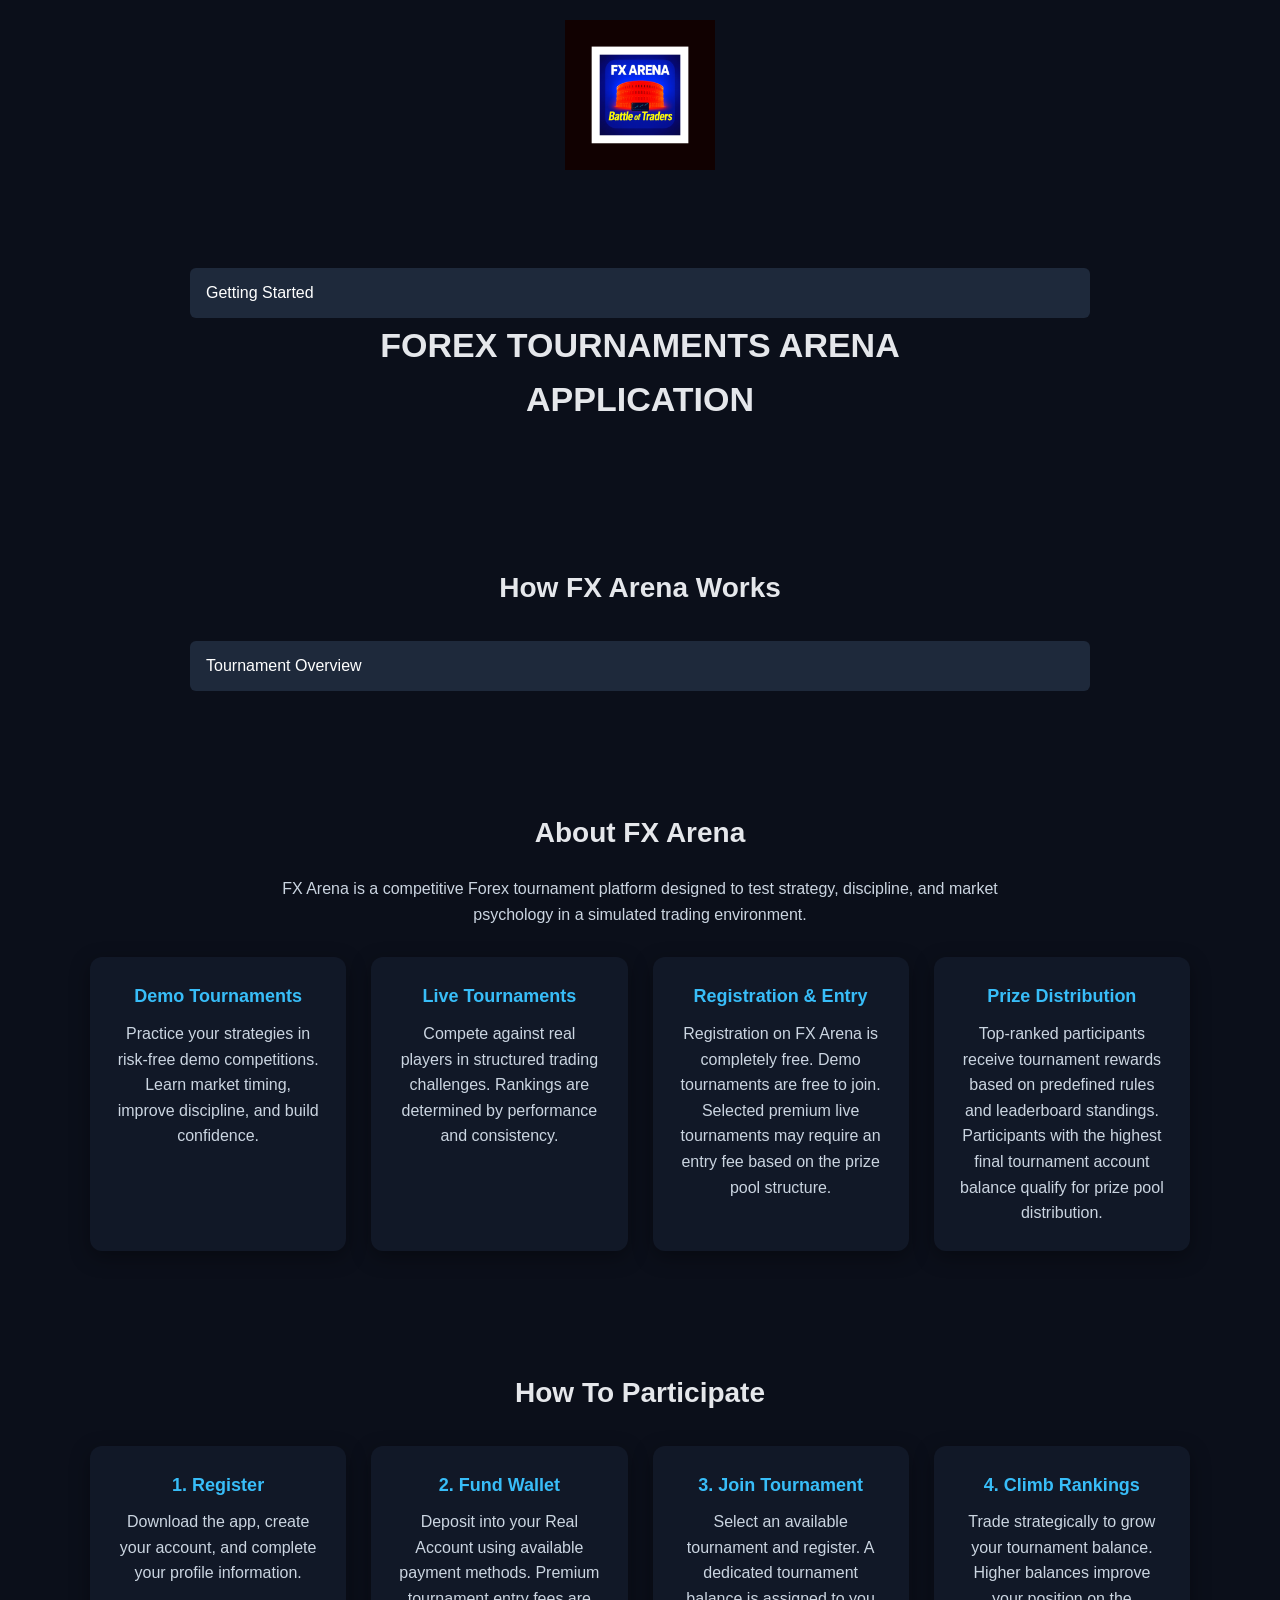
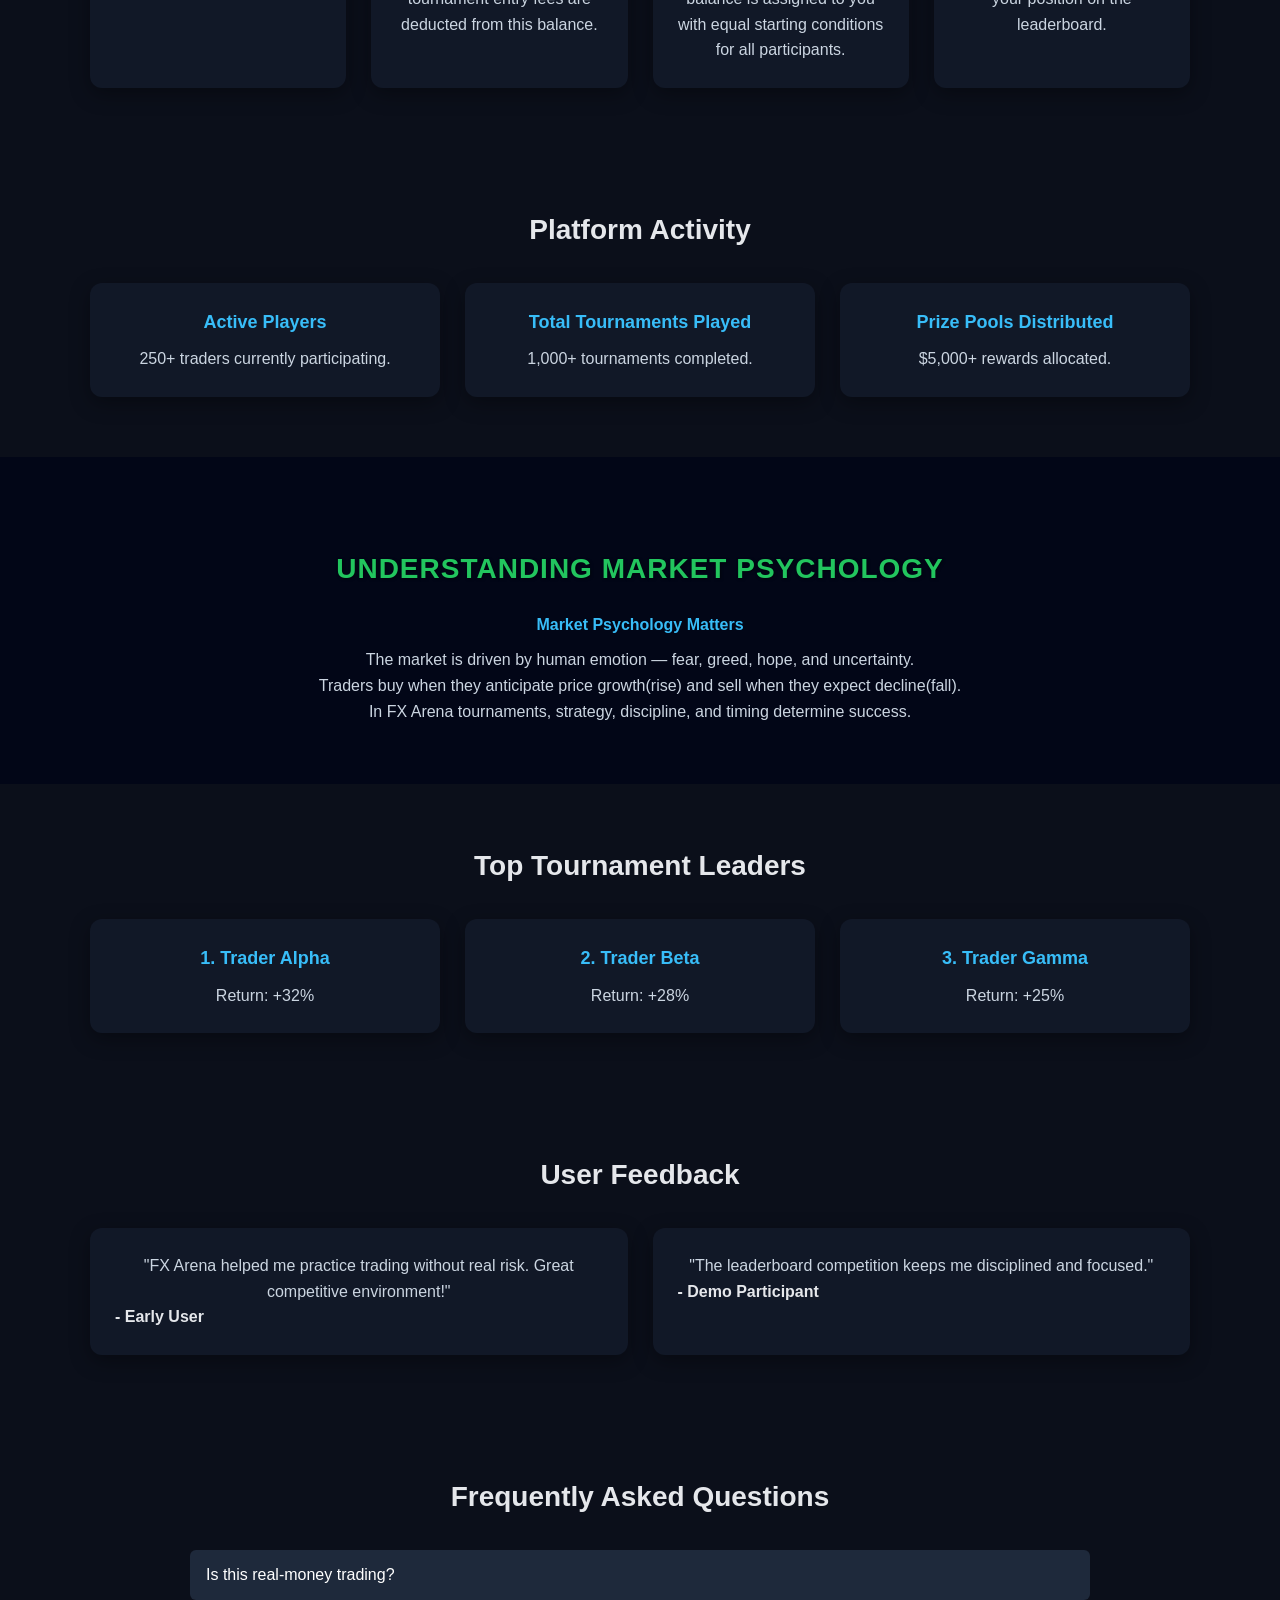
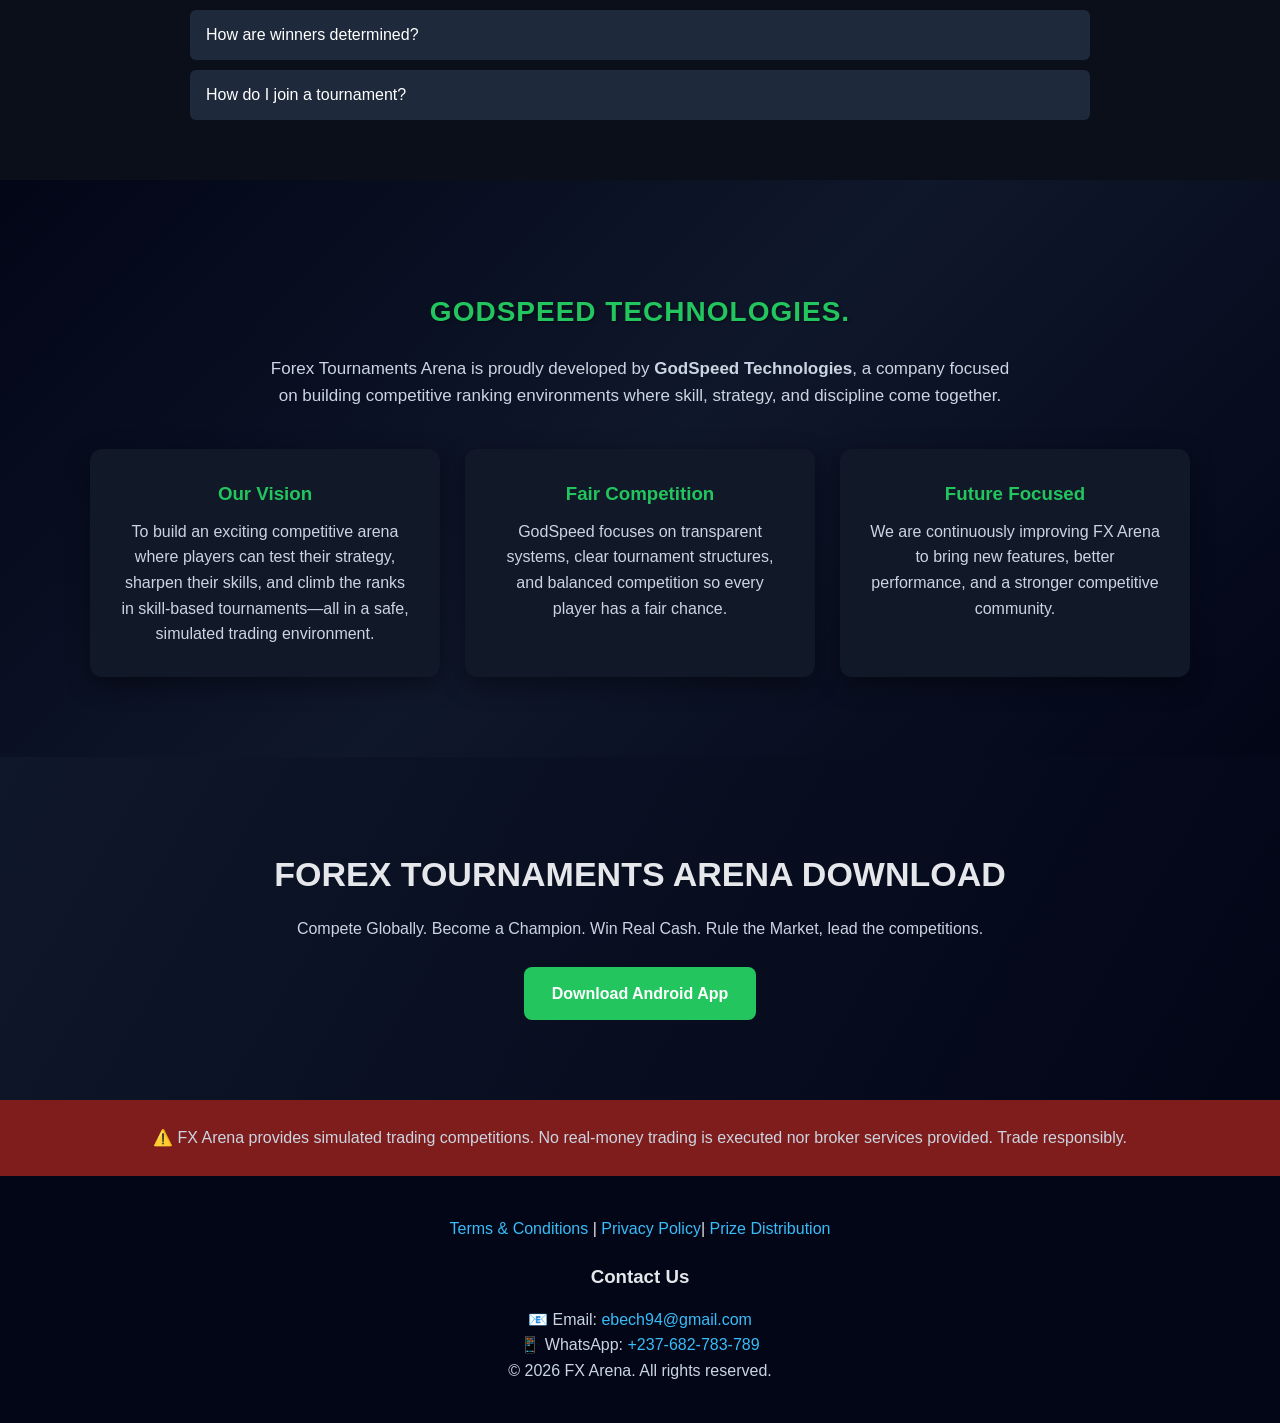
==== index.html @ 6e70ab45 "improved download button" ====
<!DOCTYPE html>
<html lang="en">
<head>
  <meta charset="UTF-8">
  <meta name="viewport" content="width=device-width, initial-scale=1.0">
  <title>Forex Trading Tournaments | FX Arena</title>
  <link rel="stylesheet" href="style.css">
</head>
<body>

  <!-- Top App Icon -->
  <div class="top-icon">
    <img src="images/icon.png" alt="FX Arena App Icon">
  </div>

<!-- Getting Started -->
<section class="features">
  <div class="accordion">
    <button class="accordion-btn">Getting Started</button>
    <div class="accordion-content">
      <p>Click Download, install the app, accept terms & conditions by thicking the box, sign up, and start practicing or participating in live tournaments. Experience trading like a pro!</p>
    </div>
    <h1>FOREX TOURNAMENTS ARENA<br>APPLICATION</h1>
  </div>
</section>

<!-- How It Works -->
<section class="features">
  <h2>How FX Arena Works</h2>
  <div class="accordion">
    <button class="accordion-btn">Tournament Overview</button>
    <div class="accordion-content">
      <p>Join live Forex tournaments with players worldwide. Practice in demo mode or compete in tournaments.
         Fun, strategic, and rewarding!</p>
      <img src="images/screenshot.png" alt="App Screenshot" class="screenshot">
    </div>
  </div>
</section>


<!-- About -->
<section class="about">
  <div class="about-container">
    <h2>About FX Arena</h2>
    <p class="mission">
      FX Arena is a competitive Forex tournament platform designed to test
      strategy, discipline, and market psychology in a simulated trading environment.
    </p>

    <div class="info-grid">

      <div class="info-card">
        <h3>Demo Tournaments</h3>
        <p>
          Practice your strategies in risk-free demo competitions.
          Learn market timing, improve discipline, and build confidence.
        </p>
      </div>

      <div class="info-card">
        <h3>Live Tournaments</h3>
        <p>
          Compete against real players in structured trading challenges.
          Rankings are determined by performance and consistency.
        </p>
      </div>

      <div class="info-card">
        <h3>Registration & Entry</h3>
        <p>
          Registration on FX Arena is completely free.
          Demo tournaments are free to join.
          Selected premium live tournaments may require an entry fee
          based on the prize pool structure.
        </p>
      </div>

      <div class="info-card">
        <h3>Prize Distribution</h3>
        <p>
          Top-ranked participants receive tournament rewards
          based on predefined rules and leaderboard standings.
          Participants with the highest final tournament account balance
          qualify for prize pool distribution.
        </p>
      </div>

    </div>
  </div>
</section>

<!-- NEW: Participation Flow -->
<section class="about">
  <div class="about-container">
    <h2>How To Participate</h2>
    <div class="info-grid">

      <div class="info-card">
        <h3>1. Register</h3>
        <p>
          Download the app, create your account, and complete your profile information.
        </p>
      </div>

      <div class="info-card">
        <h3>2. Fund Wallet</h3>
        <p>
          Deposit into your Real Account using available payment methods.
          Premium tournament entry fees are deducted from this balance.
        </p>
      </div>

      <div class="info-card">
        <h3>3. Join Tournament</h3>
        <p>
          Select an available tournament and register.
          A dedicated tournament balance is assigned to you
          with equal starting conditions for all participants.
        </p>
      </div>

      <div class="info-card">
        <h3>4. Climb Rankings</h3>
        <p>
          Trade strategically to grow your tournament balance.
          Higher balances improve your position on the leaderboard.
        </p>
      </div>

    </div>
  </div>
</section>

<!-- NEW: Live Stats -->
<section class="about">
  <div class="about-container">
    <h2>Platform Activity</h2>
    <div class="info-grid">
      <div class="info-card">
        <h3>Active Players</h3>
        <p>250+ traders currently participating.</p>
      </div>
      <div class="info-card">
        <h3>Total Tournaments Played</h3>
        <p>1,000+ tournaments completed.</p>
      </div>
      <div class="info-card">
        <h3>Prize Pools Distributed</h3>
        <p>$5,000+ rewards allocated.</p>
      </div>
    </div>
  </div>
</section>

<!-- Psychology -->
<section class="psychology">
  <div class="psychology-container">
   <h2 class="highlight-heading">Understanding Market Psychology</h2>
    <p class="highlight">Market Psychology Matters</p>
    <p>The market is driven by human emotion — fear, greed, hope, and uncertainty.</p>
    <p>Traders buy when they anticipate price growth(rise) and sell when they expect decline(fall).</p>
    <p>In FX Arena tournaments, strategy, discipline, and timing determine success.</p>
  </div>
</section>

<!-- NEW: Leaderboard Preview -->
<section class="about">
  <div class="about-container">
    <h2>Top Tournament Leaders</h2>
    <div class="info-grid">
      <div class="info-card">
        <h3>1. Trader Alpha</h3>
        <p>Return: +32%</p>
      </div>
      <div class="info-card">
        <h3>2. Trader Beta</h3>
        <p>Return: +28%</p>
      </div>
      <div class="info-card">
        <h3>3. Trader Gamma</h3>
        <p>Return: +25%</p>
      </div>
    </div>
  </div>
</section>

<!-- NEW: Testimonials -->
<section class="about">
  <div class="about-container">
    <h2>User Feedback</h2>
    <div class="info-grid">
      <div class="info-card">
        <p>"FX Arena helped me practice trading without real risk. Great competitive environment!"</p>
        <strong>- Early User</strong>
      </div>
      <div class="info-card">
        <p>"The leaderboard competition keeps me disciplined and focused."</p>
        <strong>- Demo Participant</strong>
      </div>
    </div>
  </div>
</section>

<!-- NEW: FAQ -->
<section class="features">
  <h2>Frequently Asked Questions</h2>
  <div class="accordion">
    <button class="accordion-btn">Is this real-money trading?</button>
    <div class="accordion-content">
      <p>No. FX Arena provides simulated trading competitions only.</p>
    </div>

    <button class="accordion-btn">How are winners determined?</button>
    <div class="accordion-content">
      <p>Rankings are based on trading performance and consistency during tournaments.</p>
    </div>

    <button class="accordion-btn">How do I join a tournament?</button>
    <div class="accordion-content">
      <p>Register, fund your wallet, and select an available tournament.</p>
    </div>
  </div>
</section>

<!-- The company -->
<section class="godspeed-section">

<div class="godspeed-container">

<h2 class="highlight-heading"> GodSpeed Technologies.</h2>

<p class="godspeed-intro">
Forex Tournaments Arena is proudly developed by <strong>GodSpeed Technologies</strong>, a company focused on
 building competitive ranking environments where skill, strategy, and discipline come together.
</p>

<div class="godspeed-grid">

<div class="godspeed-card">
<h3>Our Vision</h3>
<p>
To build an exciting competitive arena where players can test their strategy, sharpen their skills, 
and climb the ranks in skill-based tournaments—all in a safe, simulated trading environment.
</p>
</div>

<div class="godspeed-card">
<h3>Fair Competition</h3>
<p>
GodSpeed focuses on transparent systems, clear tournament structures, and balanced competition so every player has a fair chance.
</p>
</div>

<div class="godspeed-card">
<h3>Future Focused</h3>
<p>
We are continuously improving FX Arena to bring new features, better performance, and a stronger competitive community.
</p>
</div>

</div>

</div>
</section>

<!-- Download Section -->
<section class="hero">
  <!-- Referral message -->
  <div id="ref-message" style="text-align:center; font-weight:bold; margin-bottom:10px;"></div>

  <!-- Heading -->
  <h1>FOREX TOURNAMENTS ARENA DOWNLOAD</h1>

  <!-- Description -->
  <p>Compete Globally. Become a Champion. Win Real Cash. Rule the Market, lead the competitions.</p>

  <!-- Download button -->
<a id="download-btn" href="/app-release.apk" download="FX-Arena.apk" class="btn">
Download Android App
</a>

  <!-- Referral script -->
  <script>
    (function() {
      const params = new URLSearchParams(window.location.search);
      const ref = params.get('ref');
      if (ref) localStorage.setItem('inviteRef', ref);

      const storedRef = localStorage.getItem('inviteRef');
      if (storedRef) {
        // Show referral message
        const refDiv = document.getElementById('ref-message');
        if (refDiv) refDiv.textContent = `🎉 You were invited by ${storedRef}! Start your journey now.`;

        // Update download button link
        const downloadBtn = document.getElementById('download-btn');
        if (downloadBtn) downloadBtn.href = `/app-release.apk?ref=${storedRef}`;
      }
    })();
  </script>
</section>

<section class="risk-warning">
  <p>
    ⚠️ FX Arena provides simulated trading competitions.
    No real-money trading is executed nor broker services provided. Trade responsibly.
  </p>
</section>

<footer>
  <div class="footer-links">
    <a href="terms.html">Terms & Conditions</a> |
    <a href="privacy.html">Privacy Policy</a>|
    <a href="prize-distribution.html">Prize Distribution</a>
  </div>
  <h3>Contact Us</h3>
  <p><span>📧</span> Email: <a href="mailto:ebech94@gmail.com">ebech94@gmail.com</a></p>
  <p><span>📱</span> WhatsApp: <a href="https://wa.me/237682783789" target="_blank">+237-682-783-789</a></p>
  <p>&copy; 2026 FX Arena. All rights reserved.</p>
</footer>

<script>
// Accordion
const accBtns = document.querySelectorAll(".accordion-btn");
accBtns.forEach(btn => {
  btn.addEventListener("click", () => {
    btn.classList.toggle("active");
    const content = btn.nextElementSibling;
    content.style.maxHeight = content.style.maxHeight ? null : content.scrollHeight + "px";
  });
});

// Referral tracking
(function() {
  const params = new URLSearchParams(window.location.search);
  const ref = params.get('ref');
  if (ref) localStorage.setItem('inviteRef', ref);

  const storedRef = localStorage.getItem('inviteRef');
  if (storedRef) {
    // Display message above download button
    const refDiv = document.getElementById('ref-message');
    if (refDiv) refDiv.textContent = `🎉 You were invited by ${storedRef}! Start your journey now.`;

    // Update download button
    const downloadBtn = document.getElementById('download-btn');
    if (downloadBtn) downloadBtn.href = `app-release.apk?ref=${storedRef}`;
  }
})();
</script>
</body>
</html>
---- style.css ----
/* ===== Global Reset ===== */
*{
  margin:0;
  padding:0;
  box-sizing:border-box;
}

body{
  font-family: Arial, Helvetica, sans-serif;
  background:#0b0f1a;
  color:#e5e7eb;
  line-height:1.6;
}
.image-background{
  background: url("images/arena.png") center/cover no-repeat fixed;
}

/* ===== Top Icon ===== */
.top-icon{
  text-align:center;
  padding:20px;
}

.top-icon img{
  width: 150px;
  height: auto; 
}
 
/* ===== Section Spacing ===== */
section{
  padding:60px 20px;
}

h1,h2,h3{
  text-align:center;
  margin-bottom:20px;
}

h1{
  font-size:34px;
}

h2{
  font-size:28px;
}

p{
  font-size:16px;
  color:#cbd5e1;
  text-align:center;
}

/* ===== Container ===== */
.about-container,
.psychology-container{
  max-width:1100px;
  margin:auto;
}

/* ===== Grid Cards ===== */
.info-grid{
  display:grid;
  grid-template-columns:repeat(auto-fit,minmax(240px,1fr));
  gap:25px;
  margin-top:30px;
}

.info-card{
  background:#111827;
  padding:25px;
  border-radius:12px;
  box-shadow:0 6px 20px rgba(0,0,0,0.35);
  transition:0.3s;
}

.info-card:hover{
  transform:translateY(-5px);
}

.info-card h3{
  margin-bottom:10px;
  font-size:18px;
  color:#38bdf8;
}

/* ===== Mission Text ===== */
.mission{
  text-align:center;
  max-width:800px;
  margin:auto;
}

/* ===== Psychology ===== */
.psychology{
  background:#020617;
}

.highlight{
  color:#38bdf8;
  font-weight:bold;
  margin-bottom:10px;
  text-align:center;
}

/* ===== Screenshot ===== */
.screenshot{
  width:100%;
  max-width:500px;
  display:block;
  margin:20px auto;
  border-radius:10px;
}

/* ===== Accordion ===== */
.accordion{
  max-width:900px;
  margin:auto;
}

.accordion-btn{
  width:100%;
  padding:16px;
  margin-top:10px;
  background:#1e293b;
  color:#fff;
  border:none;
  text-align:left;
  cursor:pointer;
  font-size:16px;
  border-radius:6px;
  transition:0.2s;
}

.accordion-btn:hover{
  background:#334155;
}

.accordion-content{
  background:#020617;
  overflow:hidden;
  max-height:0;
  transition:max-height 0.3s ease;
  padding:0 15px;
}

.accordion-content p{
  padding:15px 0;
}

/* ===== GodSpeed Section ===== */

.godspeed-section{
  background:linear-gradient(135deg,#020617,#0f172a,#020617);
  padding:80px 20px;
  text-align:center;
}

.godspeed-container{
  max-width:1100px;
  margin:auto;
}

.godspeed-intro{
  max-width:750px;
  margin:20px auto 40px;
  font-size:17px;
}

.godspeed-grid{
  display:grid;
  grid-template-columns:repeat(auto-fit,minmax(250px,1fr));
  gap:25px;
}

.godspeed-card{
  background:#111827;
  padding:30px;
  border-radius:12px;
  box-shadow:0 8px 25px rgba(0,0,0,0.4);
  transition:0.3s;
}

.godspeed-card:hover{
  transform:translateY(-6px);
}

.godspeed-card h3{
  color:#22c55e;
  margin-bottom:10px;
}

.highlight-heading {
  font-size: 28px;           /* slightly bigger */
  font-weight: 700;          /* bolder */
  color: #22c55e;            /* vibrant, eye-catching color */
  text-align: center;        /* centered for emphasis */
  margin: 30px 0 20px 0;     /* spacing before and after */
  text-transform: uppercase; /* optional for impact */
  letter-spacing: 1px;       /* subtle spacing */
  text-shadow: 1px 1px 3px rgba(0,0,0,0.5); /* subtle depth */
}
/* ===== Hero Download Section ===== */
.hero{
  text-align:center;
  background:linear-gradient(120deg,#0f172a,#020617);
  padding:80px 20px;
}

.hero h1{
  margin-bottom:15px;
}

.hero p{
  margin-bottom:25px;
}

/* ===== Download Button ===== */
.btn{
  display:inline-block;
  padding:14px 28px;
  background:#22c55e;
  color:#fff;
  text-decoration:none;
  font-weight:bold;
  border-radius:8px;
  transition:0.3s;
}

.btn:hover{
  background:#16a34a;
}

/* ===== Risk Warning ===== */
.risk-warning{
  background:#7f1d1d;
  padding:25px;
  text-align:center;
  font-size:14px;
}

/* ===== Footer ===== */
footer{
  background:#020617;
  padding:40px 20px;
  text-align:center;
}

footer h3{
  margin-bottom:15px;
}

footer a{
  color:#38bdf8;
  text-decoration:none;
}

footer a:hover{
  text-decoration:underline;
}

.footer-links{
  margin-bottom:20px;
}

/* ===== Mobile Responsive ===== */
@media(max-width:768px){

h1{
  font-size:26px;
}

h2{
  font-size:22px;
}

section{
  padding:40px 15px;
}

.info-card{
  padding:20px;
}

.hero{
  padding:60px 15px;
}

.btn{
  padding:12px 22px;
}

}
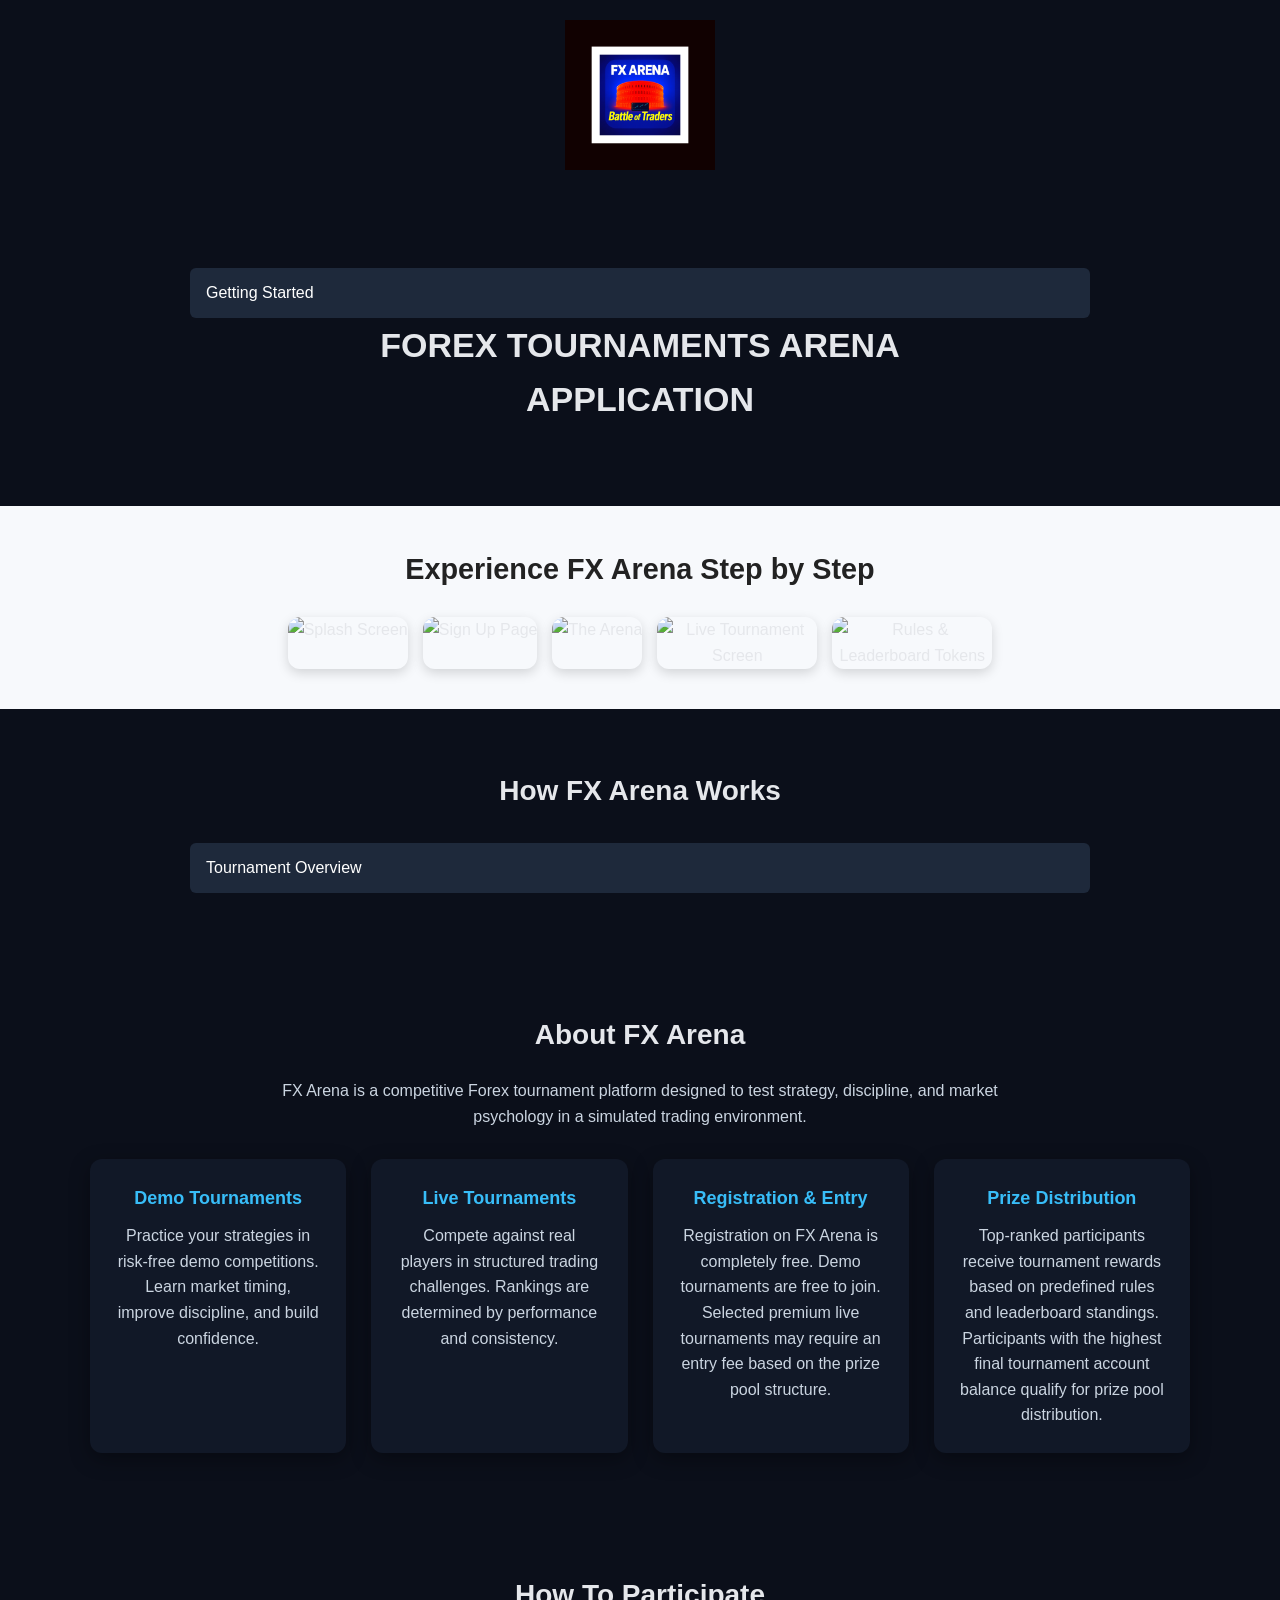
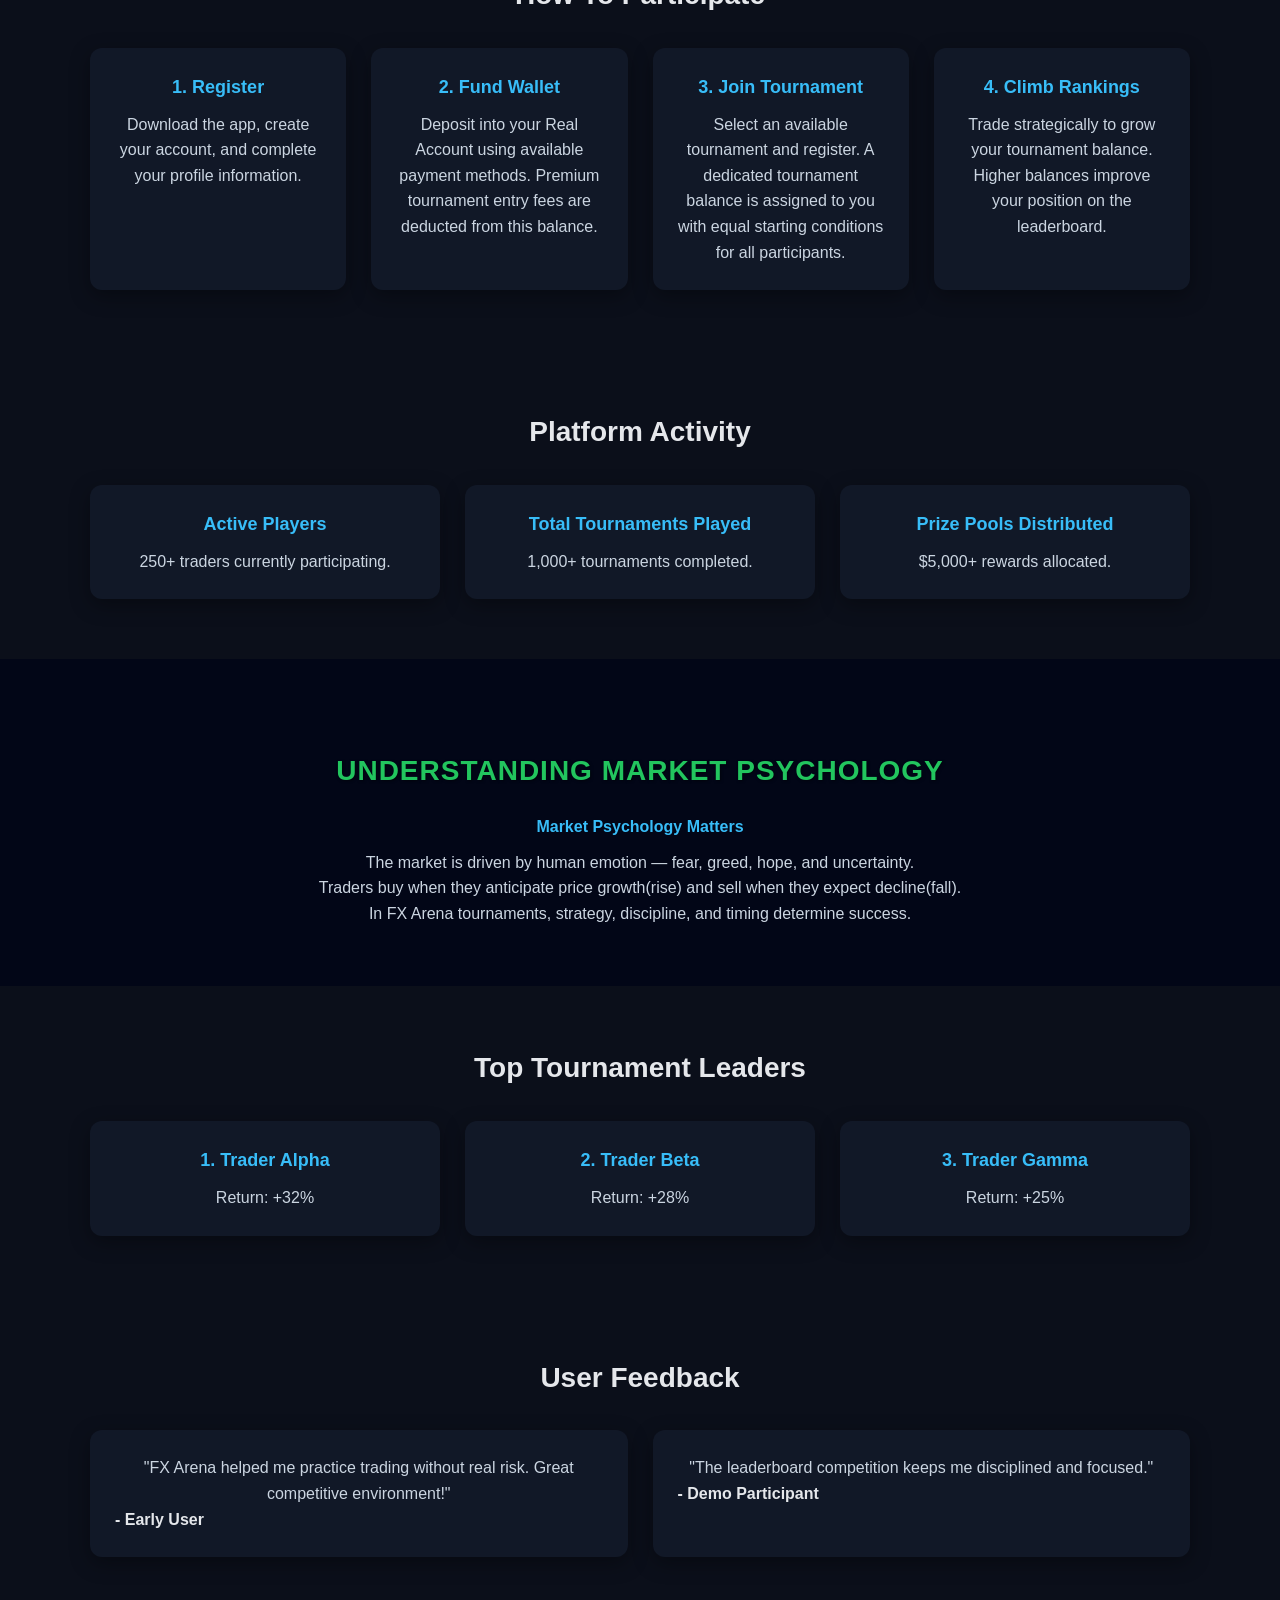
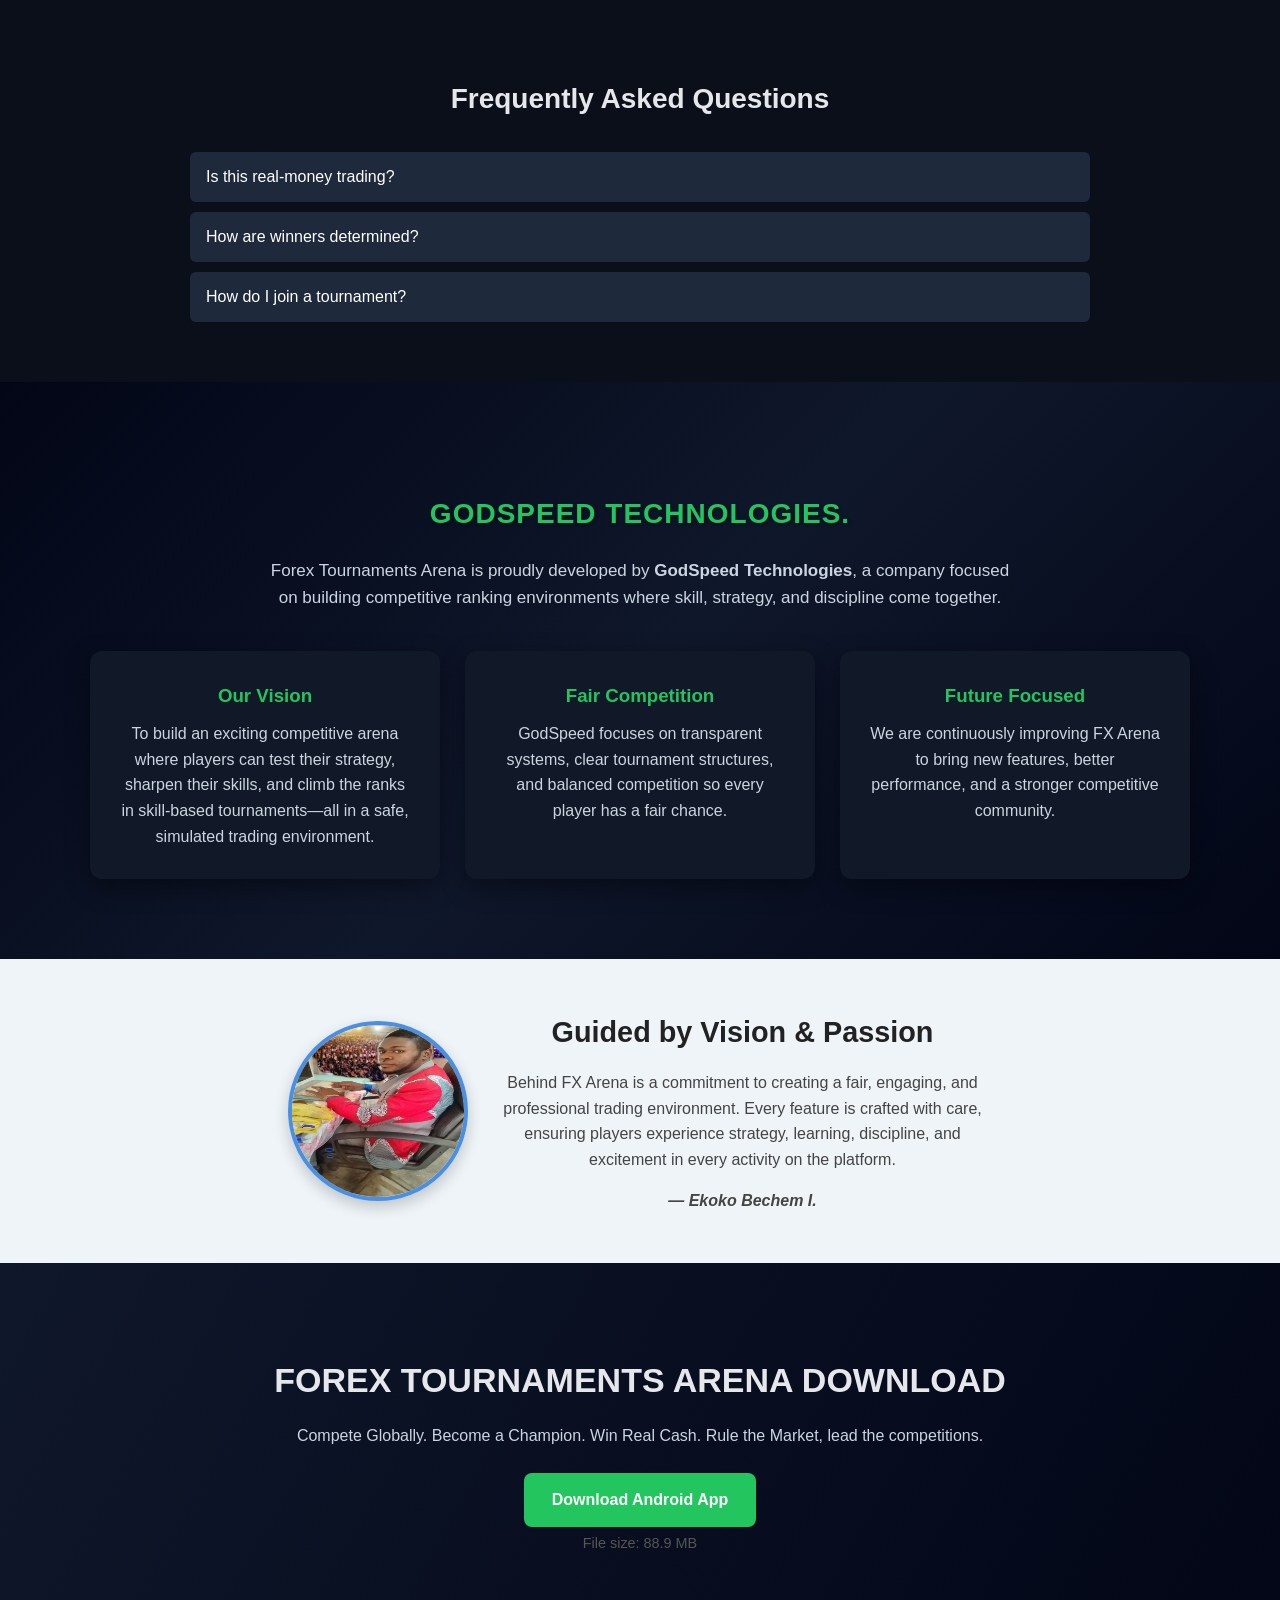
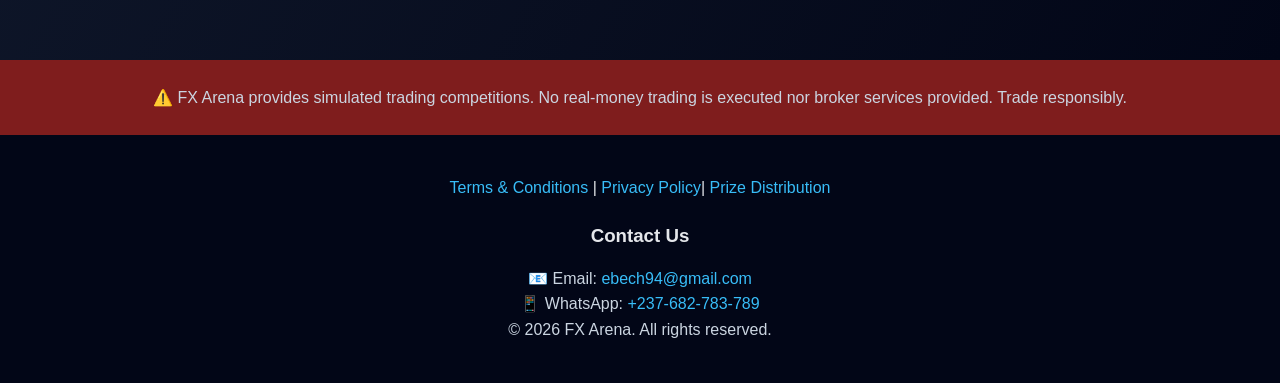
==== commit b6b5cd83: "added developer section, screenshots, and APK size info" ====
--- a/index.html
+++ b/index.html
@@ -18,12 +18,22 @@
   <div class="accordion">
     <button class="accordion-btn">Getting Started</button>
     <div class="accordion-content">
-      <p>Click Download, install the app, accept terms & conditions by thicking the box, sign up, and start practicing or participating in live tournaments. Experience trading like a pro!</p>
+      <p>Click Download, install the app, accept terms & conditions by ticking the box, sign up, and start practicing or participating in live tournaments. Experience trading like a pro!</p>
     </div>
     <h1>FOREX TOURNAMENTS ARENA<br>APPLICATION</h1>
   </div>
 </section>
-
+<!-- NEW: App Screenshots Preview -->
+<section class="app-screenshots">
+  <h2>Experience FX Arena Step by Step</h2>
+  <div class="screenshots-container">
+    <img src="images/screenshot1.png" alt="Splash Screen" class="app-screenshot">
+    <img src="images/screenshot2.png" alt="Sign Up Page" class="app-screenshot">
+    <img src="images/screenshot3.png" alt="The Arena" class="app-screenshot">
+    <img src="images/screenshot4.png" alt="Live Tournament Screen" class="app-screenshot">
+    <img src="images/screenshot5.png" alt="Rules & Leaderboard Tokens" class="app-screenshot">
+  </div>
+</section>
 <!-- How It Works -->
 <section class="features">
   <h2>How FX Arena Works</h2>
@@ -263,6 +273,20 @@
 </div>
 </section>
 
+<!-- NEW: Developer / Founder Highlight -->
+<section class="founder-section">
+  <div class="founder-container">
+    <img src="images/mypic.png" alt="Founder Image" class="founder-pic">
+    <div class="founder-text">
+      <h2>Guided by Vision & Passion</h2>
+      <p>
+        Behind FX Arena is a commitment to creating a fair, engaging, and professional trading environment. 
+        Every feature is crafted with care, ensuring players experience strategy, learning, discipline, and excitement in every activity on the platform.
+      </p>
+      <p class="founder-name">— Ekoko Bechem I.</p>
+    </div>
+  </div>
+</section>
 <!-- Download Section -->
 <section class="hero">
   <!-- Referral message -->
@@ -279,7 +303,10 @@
 Download Android App
 </a>
 
+ <!-- APK size info -->
+  <p class="apk-size">File size: 88.9 MB</p>
   <!-- Referral script -->
+  
   <script>
     (function() {
       const params = new URLSearchParams(window.location.search);
--- a/style.css
+++ b/style.css
@@ -55,6 +55,36 @@
 .psychology-container{
   max-width:1100px;
   margin:auto;
+}
+.app-screenshots {
+  text-align: center;
+  background: #f7f9fc; /* light background to separate section */
+  padding: 40px 20px;
+}
+
+.app-screenshots h2 {
+  font-size: 1.8rem;
+  margin-bottom: 25px;
+  color: #222;
+}
+
+.screenshots-container {
+  display: flex;
+  flex-wrap: wrap;
+  justify-content: center;
+  gap: 15px;
+}
+
+.app-screenshot {
+  max-width: 160px;   /* keeps them small and neat */
+  height: auto;
+  border-radius: 12px;
+  box-shadow: 0 4px 12px rgba(0,0,0,0.15);
+  transition: transform 0.3s ease;
+}
+
+.app-screenshot:hover {
+  transform: scale(1.05); /* subtle hover effect */
 }
 
 /* ===== Grid Cards ===== */
@@ -188,6 +218,12 @@
   color:#22c55e;
   margin-bottom:10px;
 }
+.apk-size {
+  font-size: 0.9rem;
+  color: #555;
+  margin-top: 5px;
+  text-align: center;
+}
 
 .highlight-heading {
   font-size: 28px;           /* slightly bigger */
@@ -198,6 +234,57 @@
   text-transform: uppercase; /* optional for impact */
   letter-spacing: 1px;       /* subtle spacing */
   text-shadow: 1px 1px 3px rgba(0,0,0,0.5); /* subtle depth */
+
+}
+
+.founder-section {
+  background: #eef4f8; /* soft background for contrast */
+  padding: 50px 20px;
+  text-align: center;
+}
+
+.founder-container {
+  display: flex;
+  flex-wrap: wrap;
+  align-items: center;
+  justify-content: center;
+  gap: 25px;
+}
+
+.founder-pic {
+  width: 180px;
+  height: 180px;
+  border-radius: 50%;
+  border: 4px solid #4a90e2; /* adds a subtle highlight */
+  object-fit: cover;
+  box-shadow: 0 6px 15px rgba(0,0,0,0.2);
+  transition: transform 0.3s ease;
+}
+
+.founder-pic:hover {
+  transform: scale(1.05);
+}
+
+.founder-text {
+  max-width: 500px;
+}
+
+.founder-text h2 {
+  font-size: 1.8rem;
+  margin-bottom: 15px;
+  color: #222;
+}
+
+.founder-text p {
+  font-size: 1rem;
+  line-height: 1.6;
+  color: #444;
+}
+.founder-name {
+  margin-top: 15px;
+  font-style: italic;
+  color: #4a90e2; /* matches the border color */
+  font-weight: 600;
 }
 /* ===== Hero Download Section ===== */
 .hero{
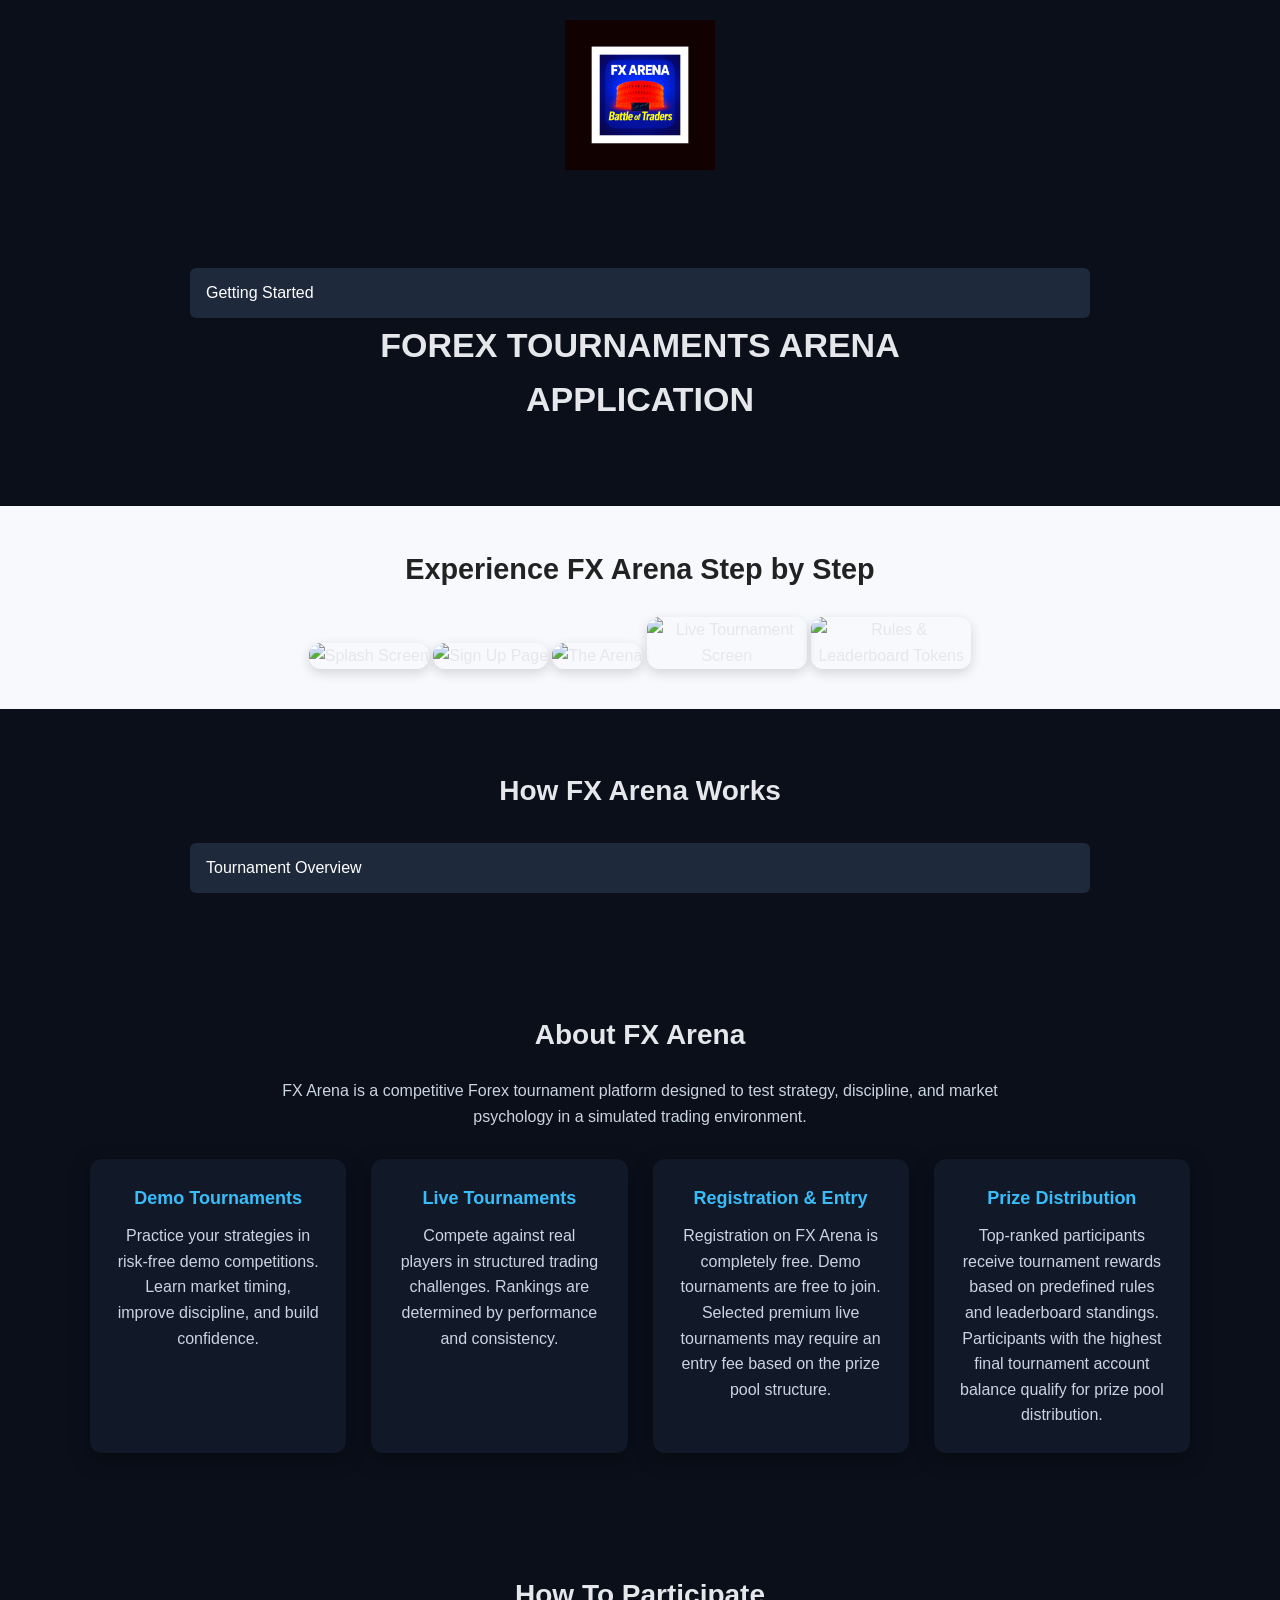
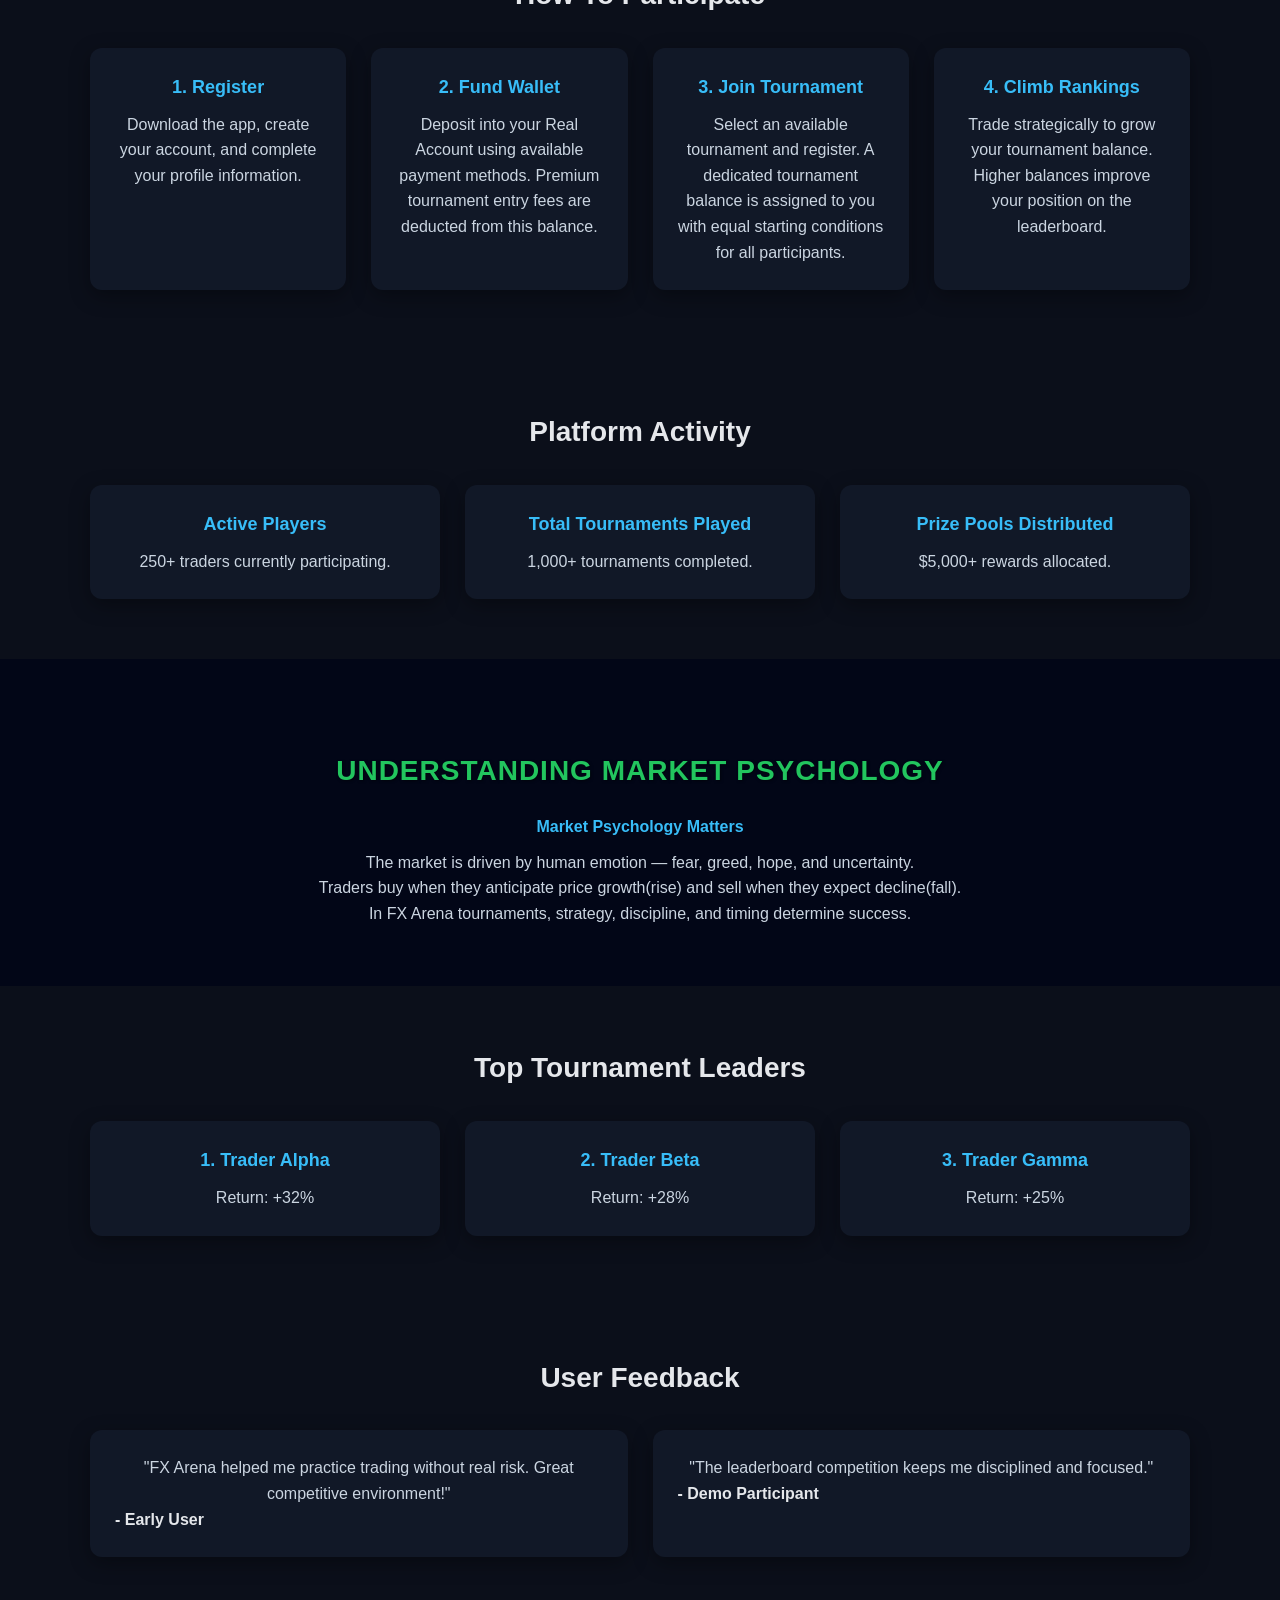
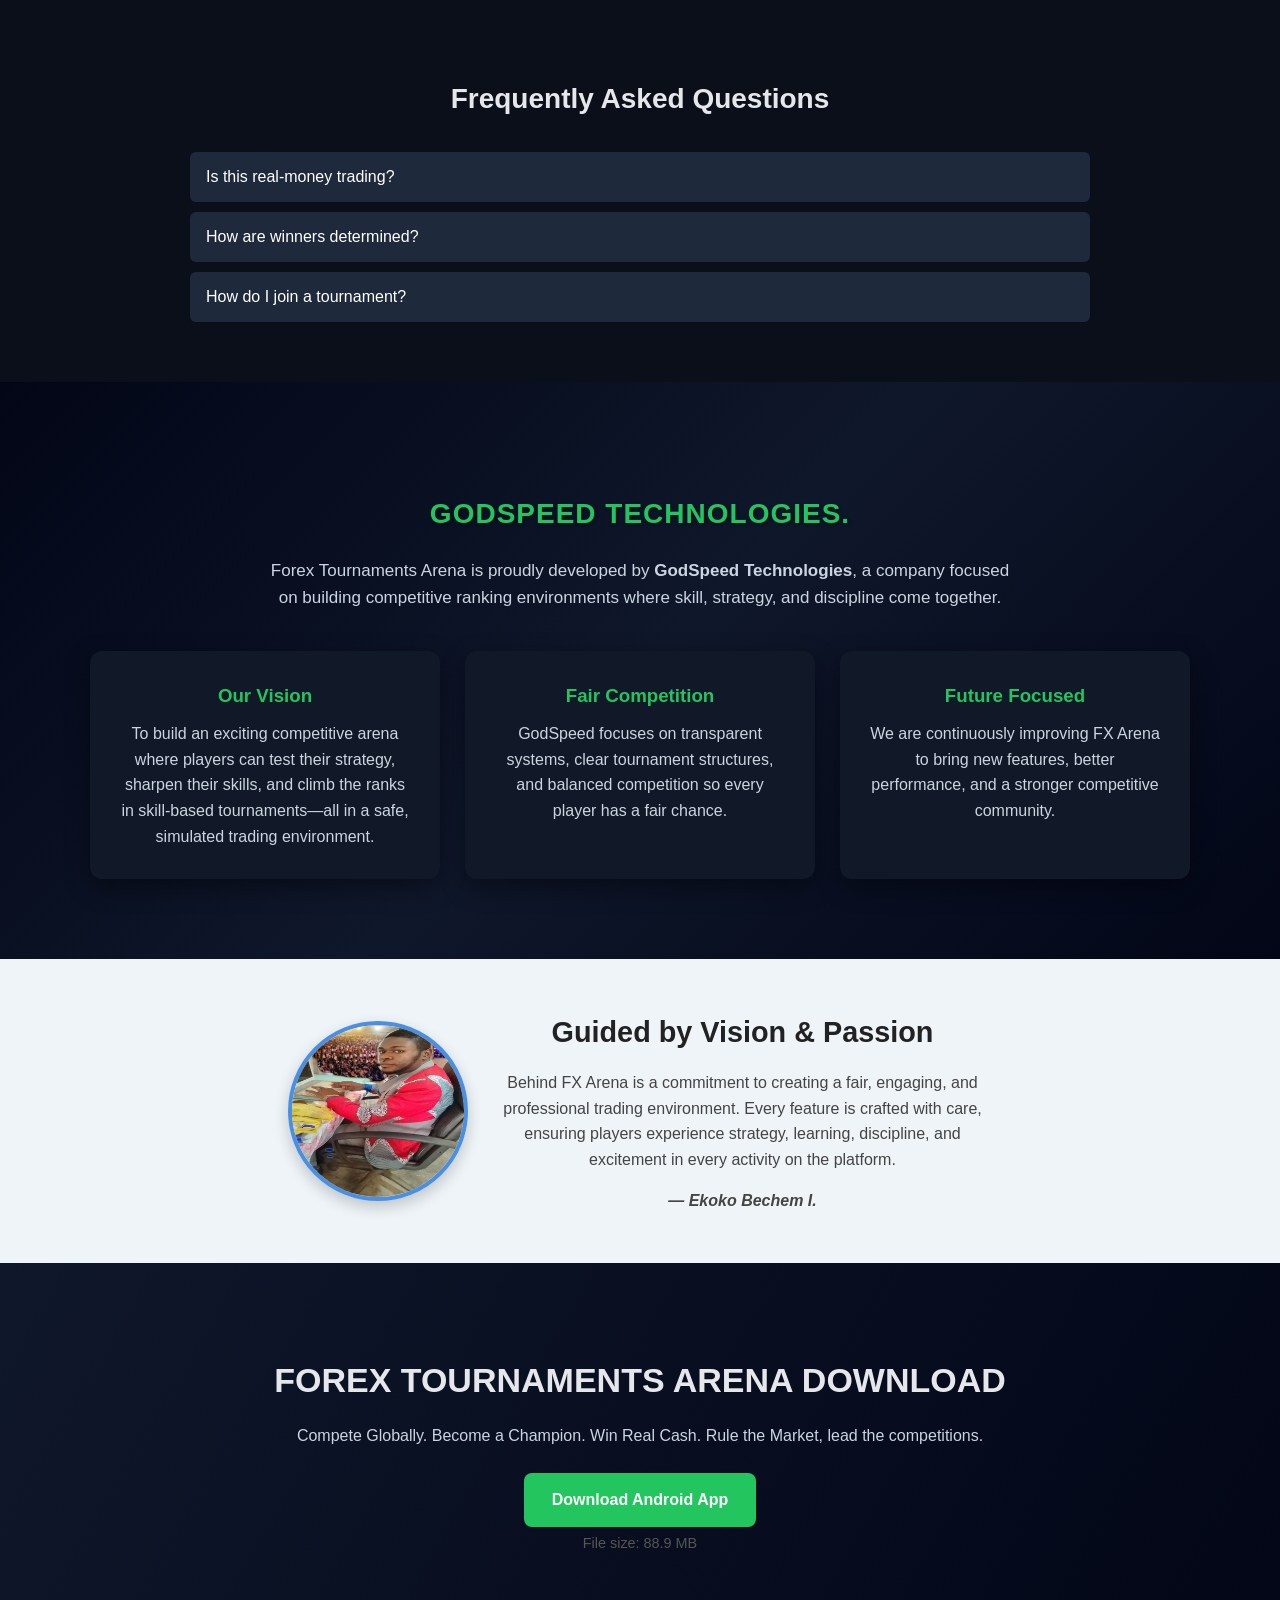
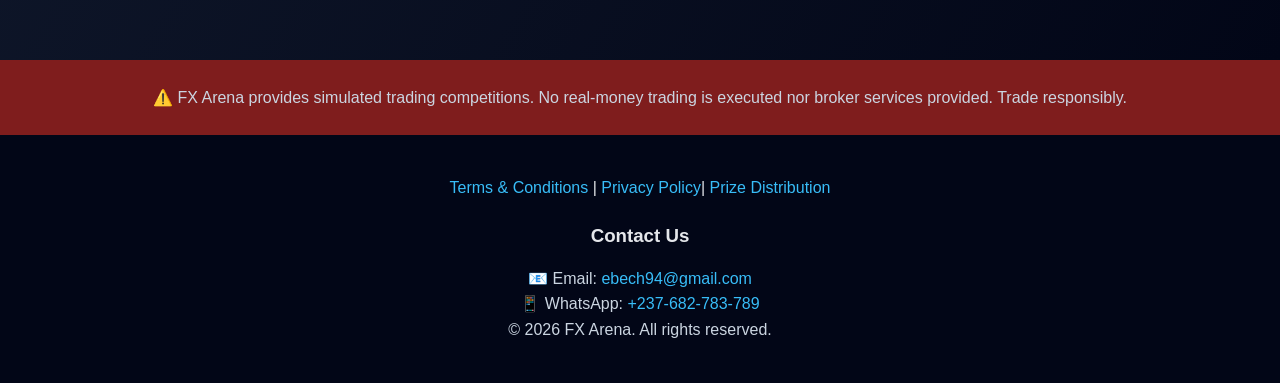
==== commit 40d40d4a: "added developer section, screenshots, and APK size info" ====
--- a/index.html
+++ b/index.html
@@ -26,12 +26,12 @@
 <!-- NEW: App Screenshots Preview -->
 <section class="app-screenshots">
   <h2>Experience FX Arena Step by Step</h2>
-  <div class="screenshots-container">
-    <img src="images/screenshot1.png" alt="Splash Screen" class="app-screenshot">
-    <img src="images/screenshot2.png" alt="Sign Up Page" class="app-screenshot">
-    <img src="images/screenshot3.png" alt="The Arena" class="app-screenshot">
-    <img src="images/screenshot4.png" alt="Live Tournament Screen" class="app-screenshot">
-    <img src="images/screenshot5.png" alt="Rules & Leaderboard Tokens" class="app-screenshot">
+  <div class="s-container">
+    <img src="images/screenshot-1.png" alt="Splash Screen" class="app-screenshot">
+    <img src="images/screenshot-2.png" alt="Sign Up Page" class="app-screenshot">
+    <img src="images/screenshot-3.png" alt="The Arena" class="app-screenshot">
+    <img src="images/screenshot-4.png" alt="Live Tournament Screen" class="app-screenshot">
+    <img src="images/screenshot-5.png" alt="Rules & Leaderboard Tokens" class="app-screenshot">
   </div>
 </section>
 <!-- How It Works -->
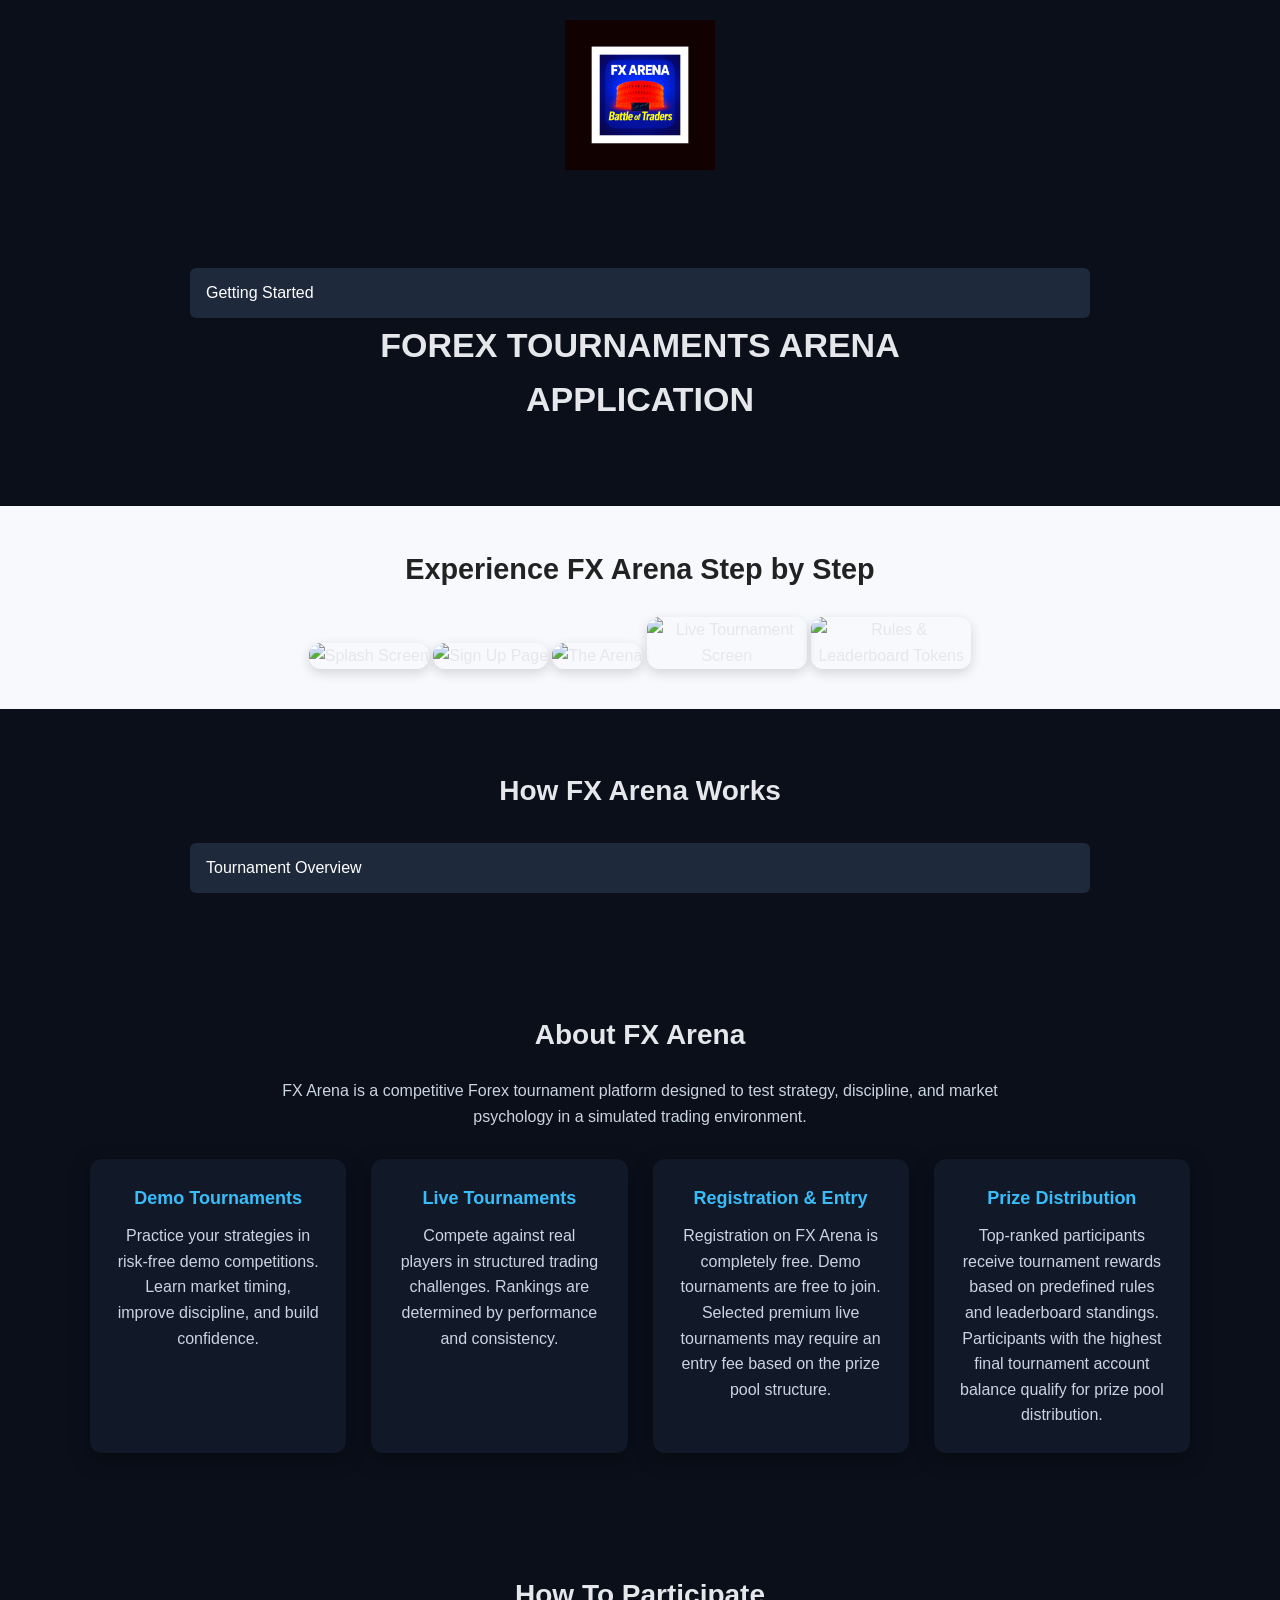
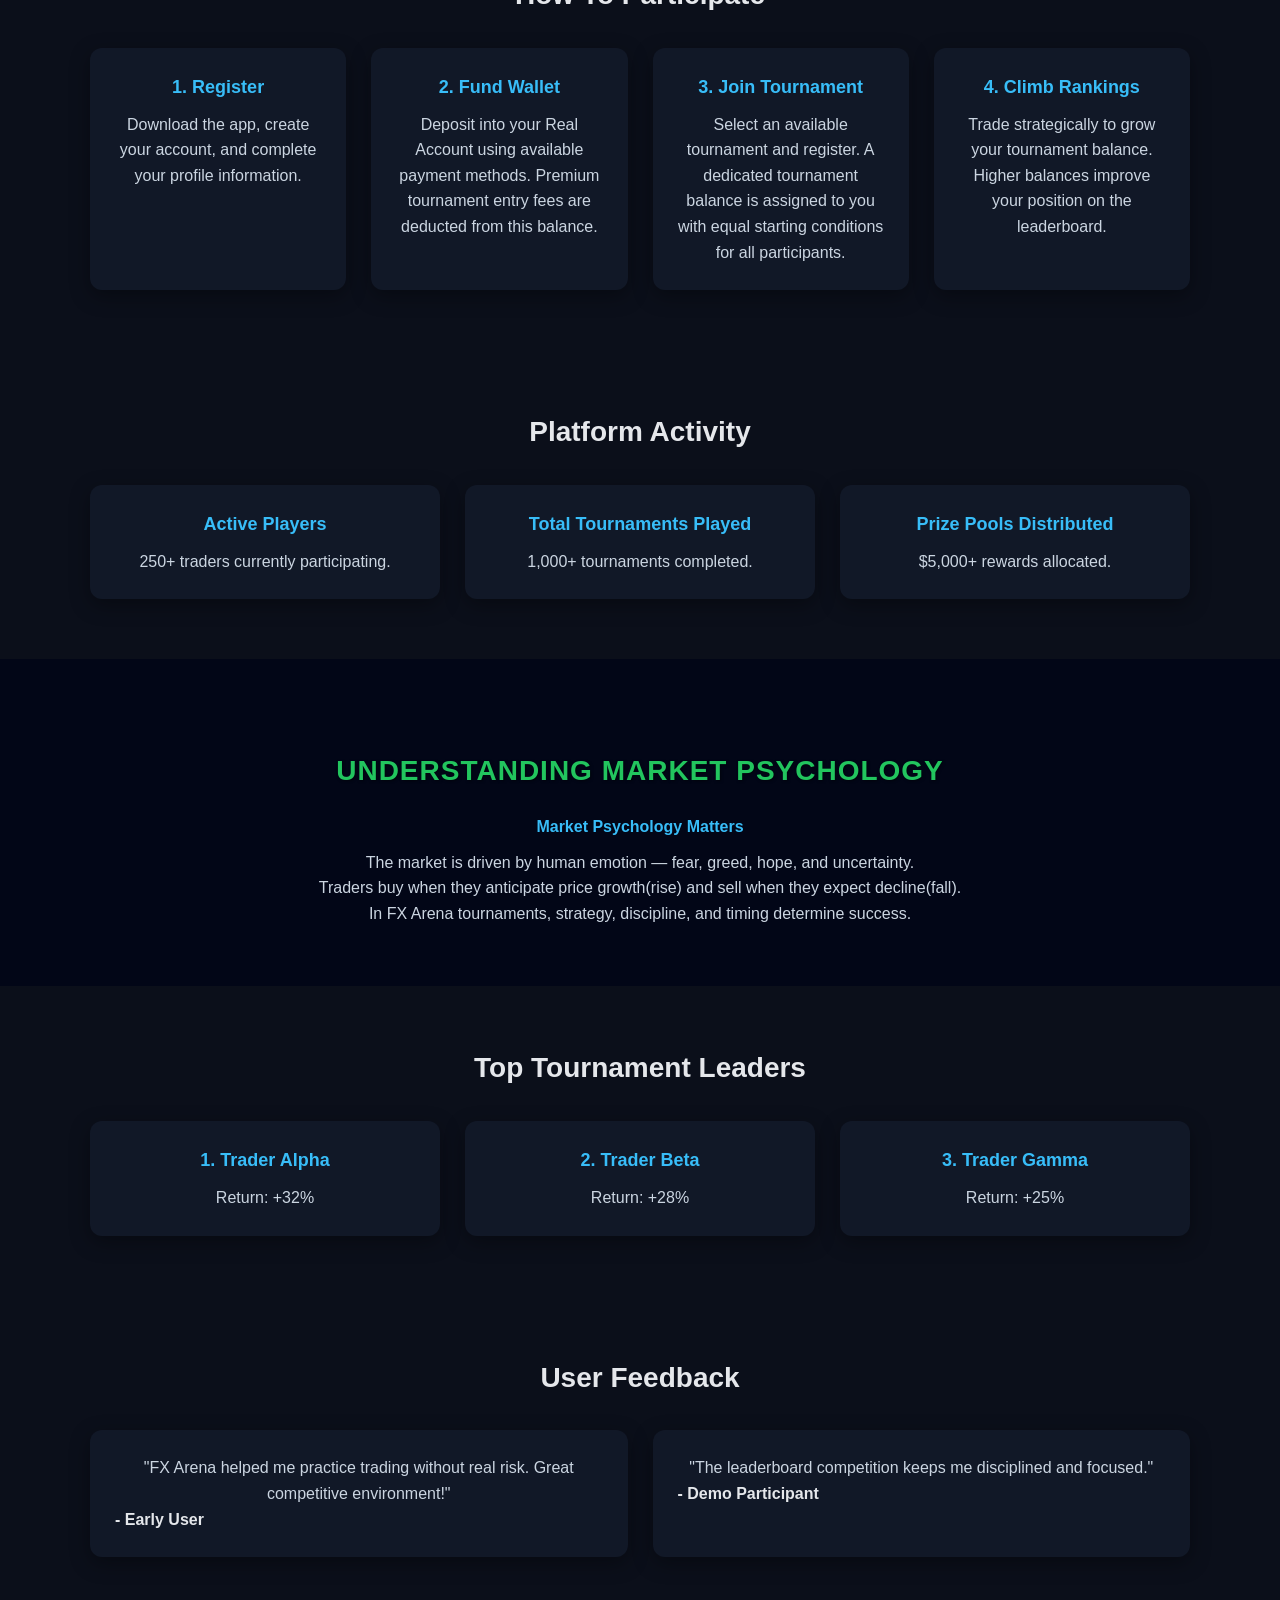
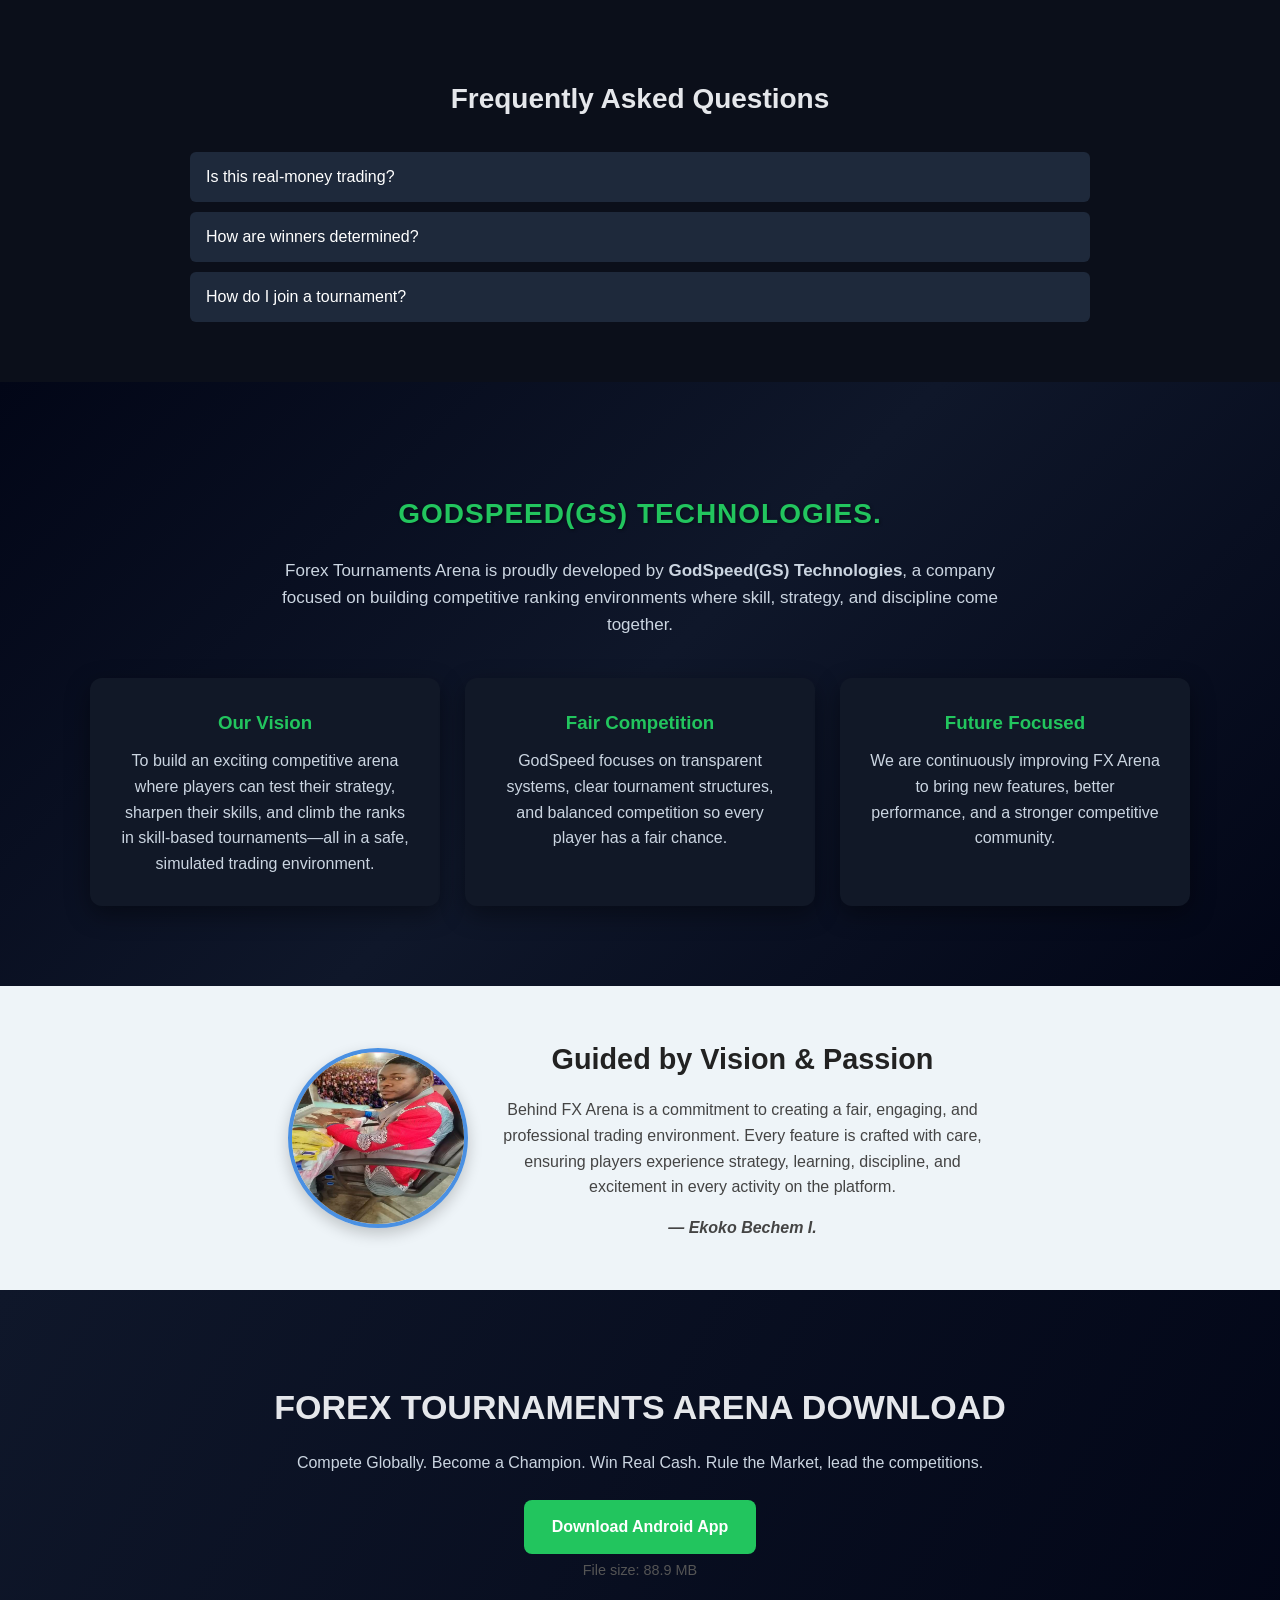
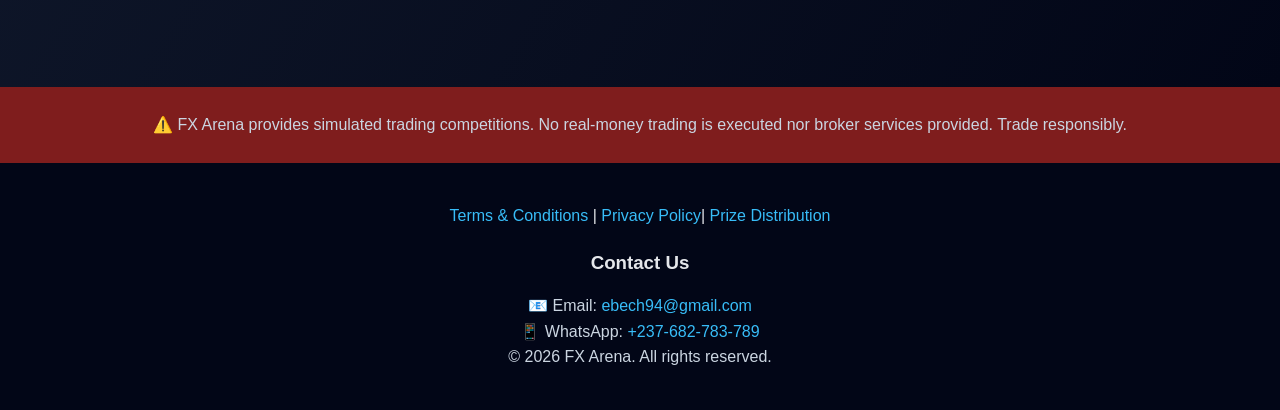
==== commit edc15111: "added developer section, screenshots, and APK size info" ====
--- a/index.html
+++ b/index.html
@@ -237,10 +237,10 @@
 
 <div class="godspeed-container">
 
-<h2 class="highlight-heading"> GodSpeed Technologies.</h2>
+<h2 class="highlight-heading"> GodSpeed(GS) Technologies.</h2>
 
 <p class="godspeed-intro">
-Forex Tournaments Arena is proudly developed by <strong>GodSpeed Technologies</strong>, a company focused on
+Forex Tournaments Arena is proudly developed by <strong>GodSpeed(GS) Technologies</strong>, a company focused on
  building competitive ranking environments where skill, strategy, and discipline come together.
 </p>
 
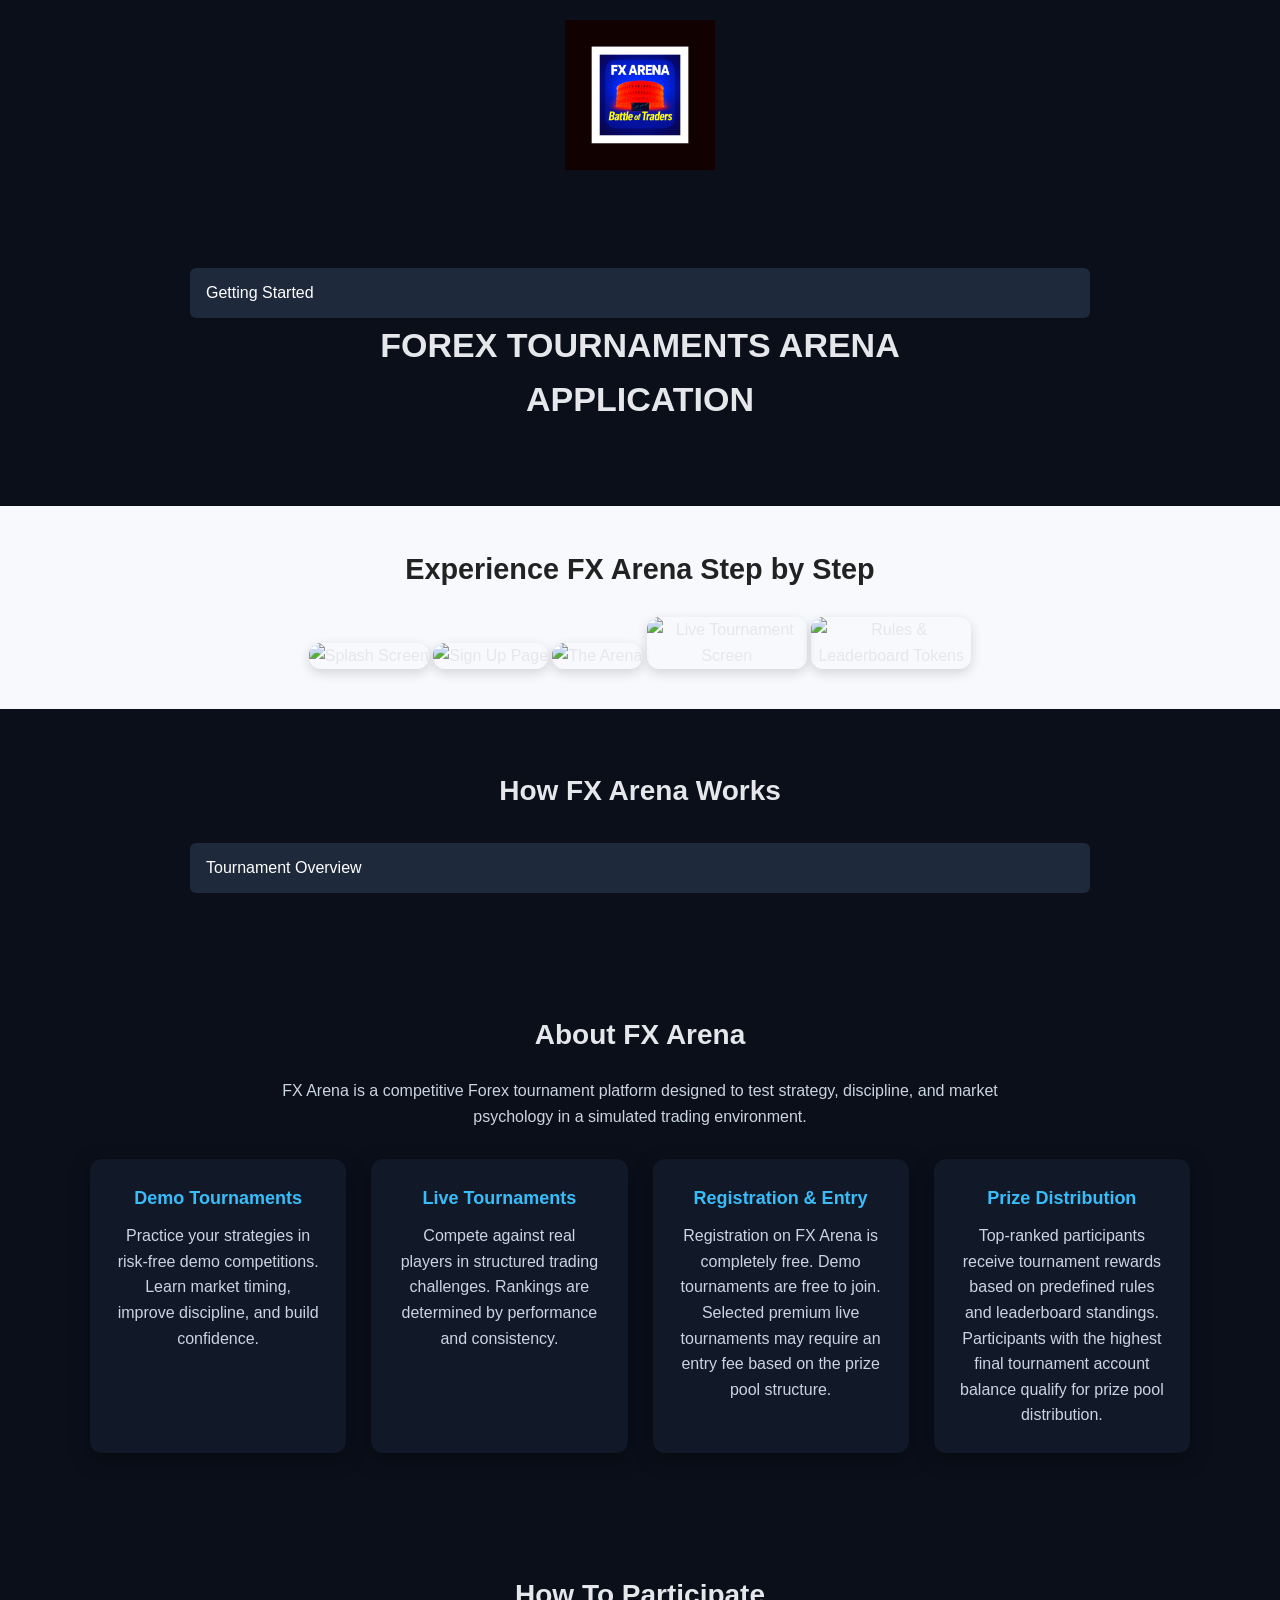
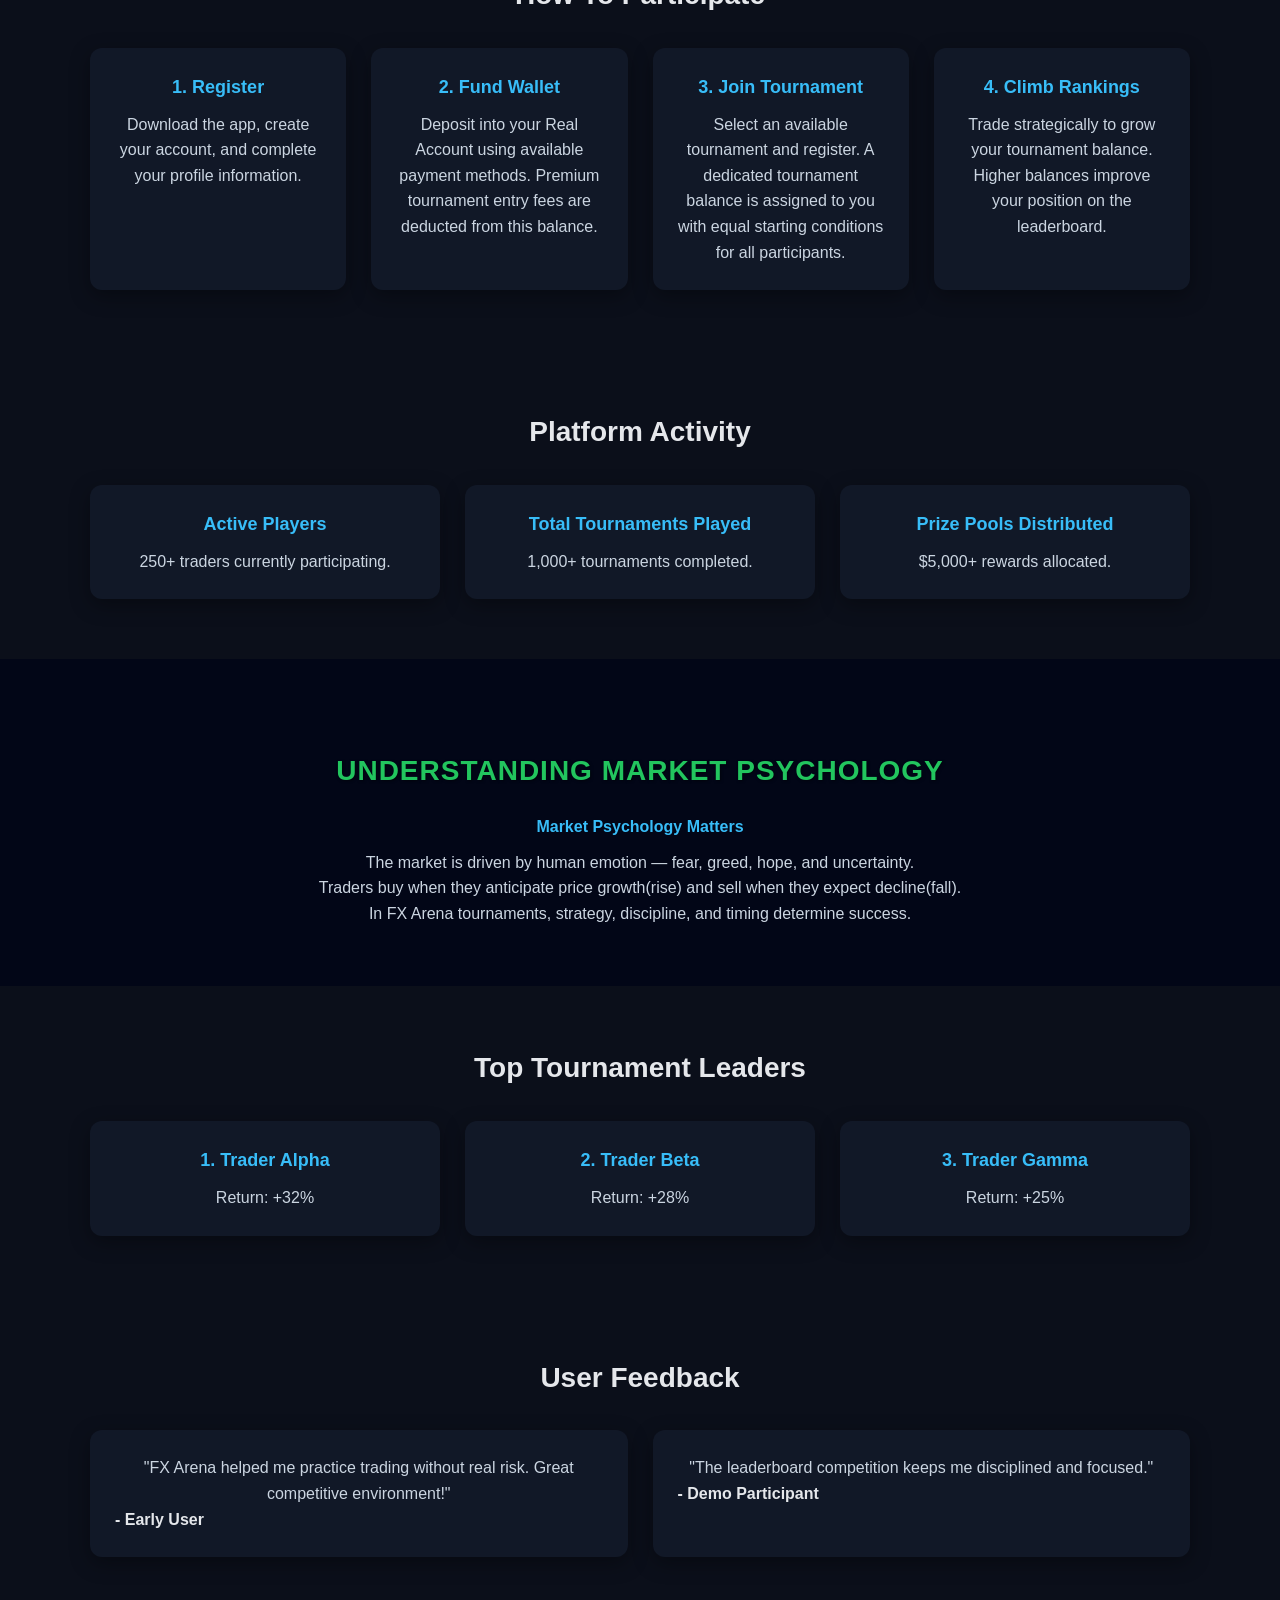
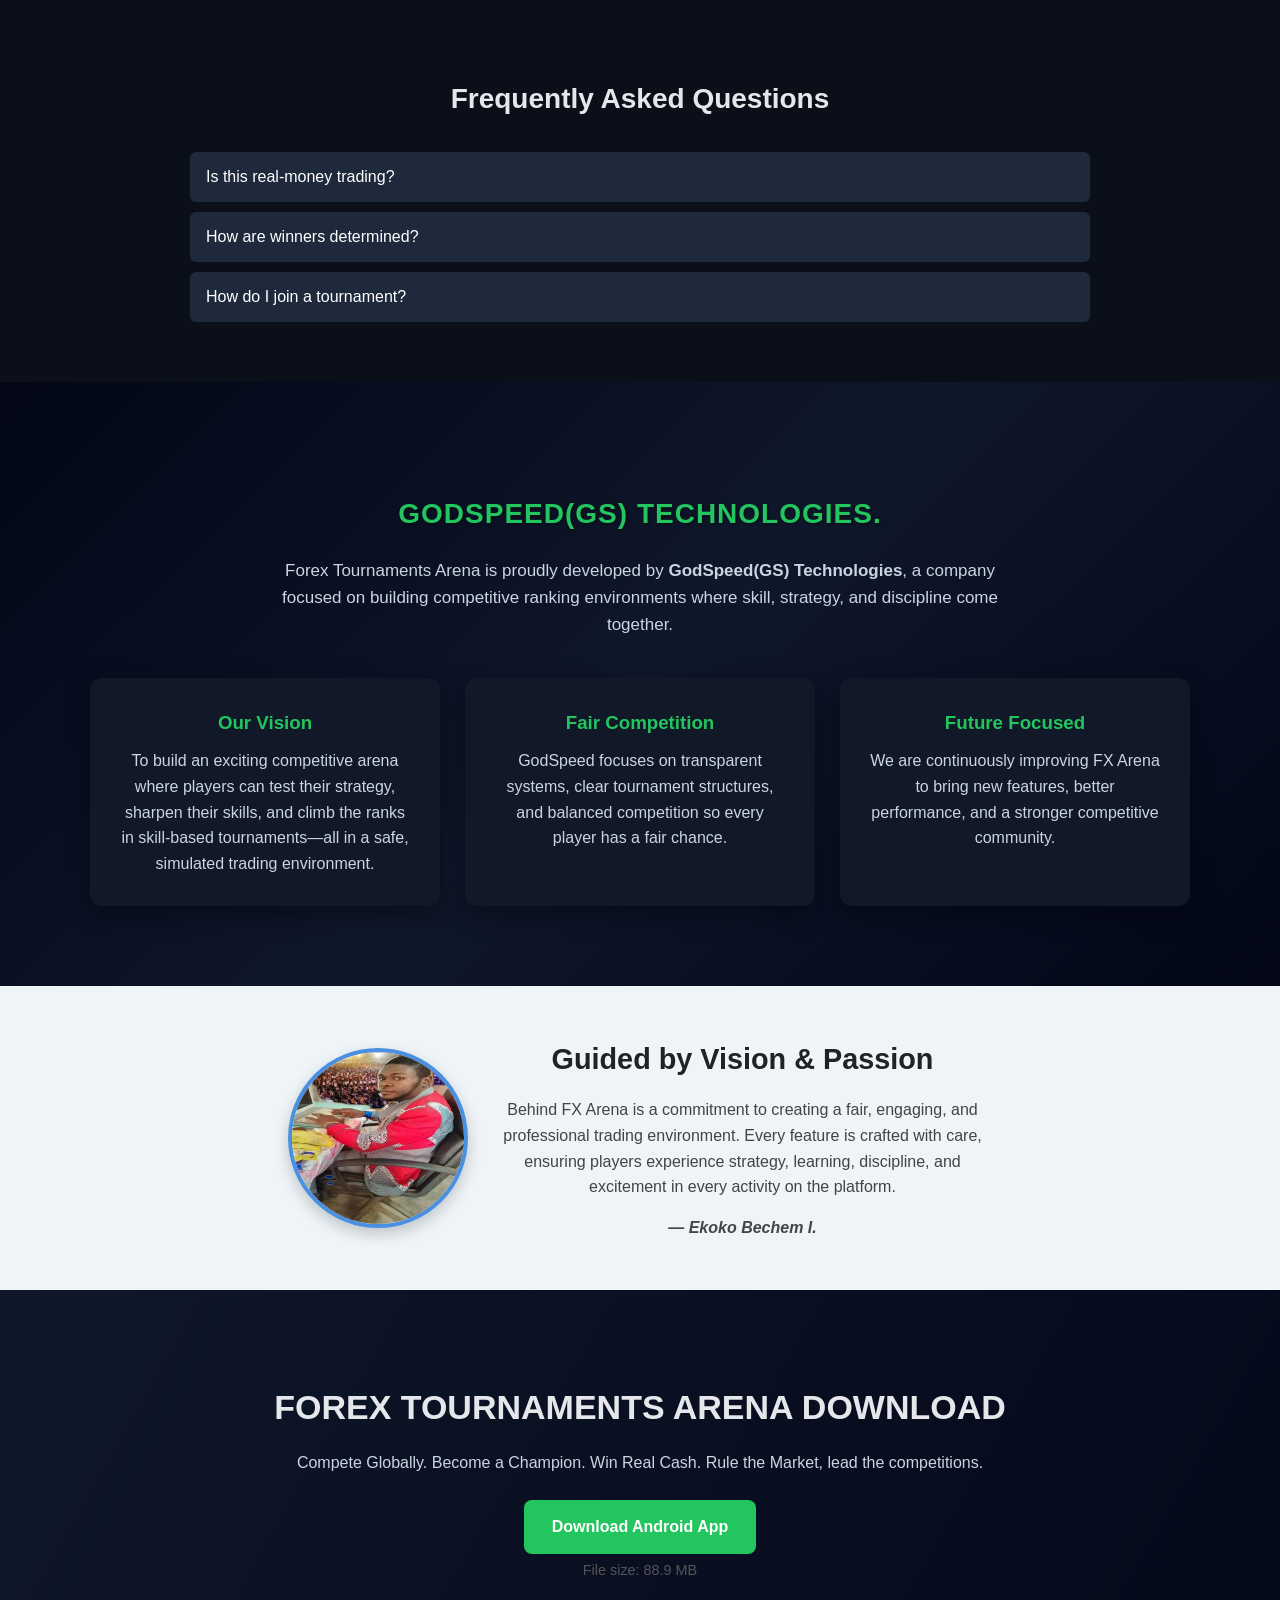
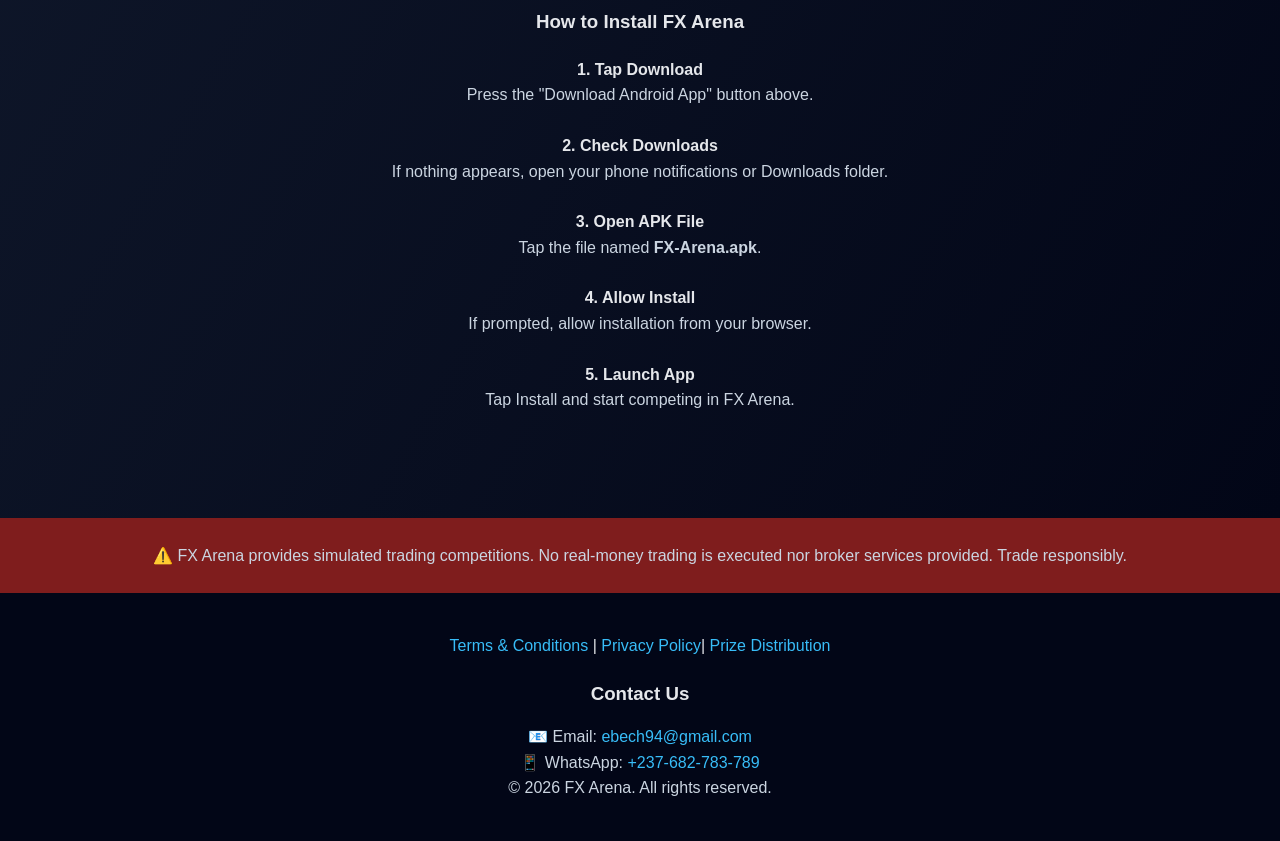
==== commit db41f328: "added google verification tag" ====
--- a/index.html
+++ b/index.html
@@ -3,7 +3,25 @@
 <head>
   <meta charset="UTF-8">
   <meta name="viewport" content="width=device-width, initial-scale=1.0">
+
+  <!-- Google Search Console Verification -->
+  <meta name="google-site-verification" content="uqhI30KPNM3zgHmyQ7b96HQplJfJeYeH8ojl2Rt-l1U" />
+
   <title>Forex Trading Tournaments | FX Arena</title>
+
+  <!-- Social Link Preview -->
+  <meta property="og:title" content="Forex Tournaments Arena App">
+  <meta property="og:description" content="Join global Forex Trading Tournaments. Test your strategy, build discipline, climb the leaderboard, and compete with traders worldwide in FX Arena.">
+  <meta property="og:image" content="https://forexarena.vercel.app/images/icon.png">
+  <meta property="og:url" content="https://forexarena.vercel.app">
+  <meta property="og:type" content="website">
+
+  <!-- Twitter Preview -->
+  <meta name="twitter:card" content="summary_large_image">
+  <meta name="twitter:title" content="Forex Tournaments Arena">
+  <meta name="twitter:description" content="Download the FX Arena app and compete in global trading tournaments.">
+  <meta name="twitter:image" content="https://forexarena.vercel.app/images/icon.png">
+
   <link rel="stylesheet" href="style.css">
 </head>
 <body>
@@ -299,31 +317,54 @@
   <p>Compete Globally. Become a Champion. Win Real Cash. Rule the Market, lead the competitions.</p>
 
   <!-- Download button -->
-<a id="download-btn" href="/app-release.apk" download="FX-Arena.apk" class="btn">
+<a id="download-btn" href="/app-release.apk" download="FX-Arena.apk" class="btn" onclick="downloadStarted()">
 Download Android App
 </a>
 
  <!-- APK size info -->
   <p class="apk-size">File size: 88.9 MB</p>
   <!-- Referral script -->
-  
+  <!-- How To Install -->
+<div class="install-guide">
+
+<h3>How to Install FX Arena</h3>
+
+<div class="install-steps">
+
+<div class="step">
+<strong>1. Tap Download</strong>
+<p>Press the "Download Android App" button above.</p>
+</div>
+
+<div class="step">
+<strong>2. Check Downloads</strong>
+<p>If nothing appears, open your phone notifications or Downloads folder.</p>
+</div>
+
+<div class="step">
+<strong>3. Open APK File</strong>
+<p>Tap the file named <strong>FX-Arena.apk</strong>.</p>
+</div>
+
+<div class="step">
+<strong>4. Allow Install</strong>
+<p>If prompted, allow installation from your browser.</p>
+</div>
+
+<div class="step">
+<strong>5. Launch App</strong>
+<p>Tap Install and start competing in FX Arena.</p>
+</div>
+
+</div>
+</div>
   <script>
-    (function() {
-      const params = new URLSearchParams(window.location.search);
-      const ref = params.get('ref');
-      if (ref) localStorage.setItem('inviteRef', ref);
-
-      const storedRef = localStorage.getItem('inviteRef');
-      if (storedRef) {
-        // Show referral message
-        const refDiv = document.getElementById('ref-message');
-        if (refDiv) refDiv.textContent = `🎉 You were invited by ${storedRef}! Start your journey now.`;
-
-        // Update download button link
-        const downloadBtn = document.getElementById('download-btn');
-        if (downloadBtn) downloadBtn.href = `/app-release.apk?ref=${storedRef}`;
-      }
-    })();
+ 
+function downloadStarted(){
+setTimeout(()=>{
+alert("Download started. Check your notification bar or Downloads folder.");
+},500);
+}
   </script>
 </section>
 
